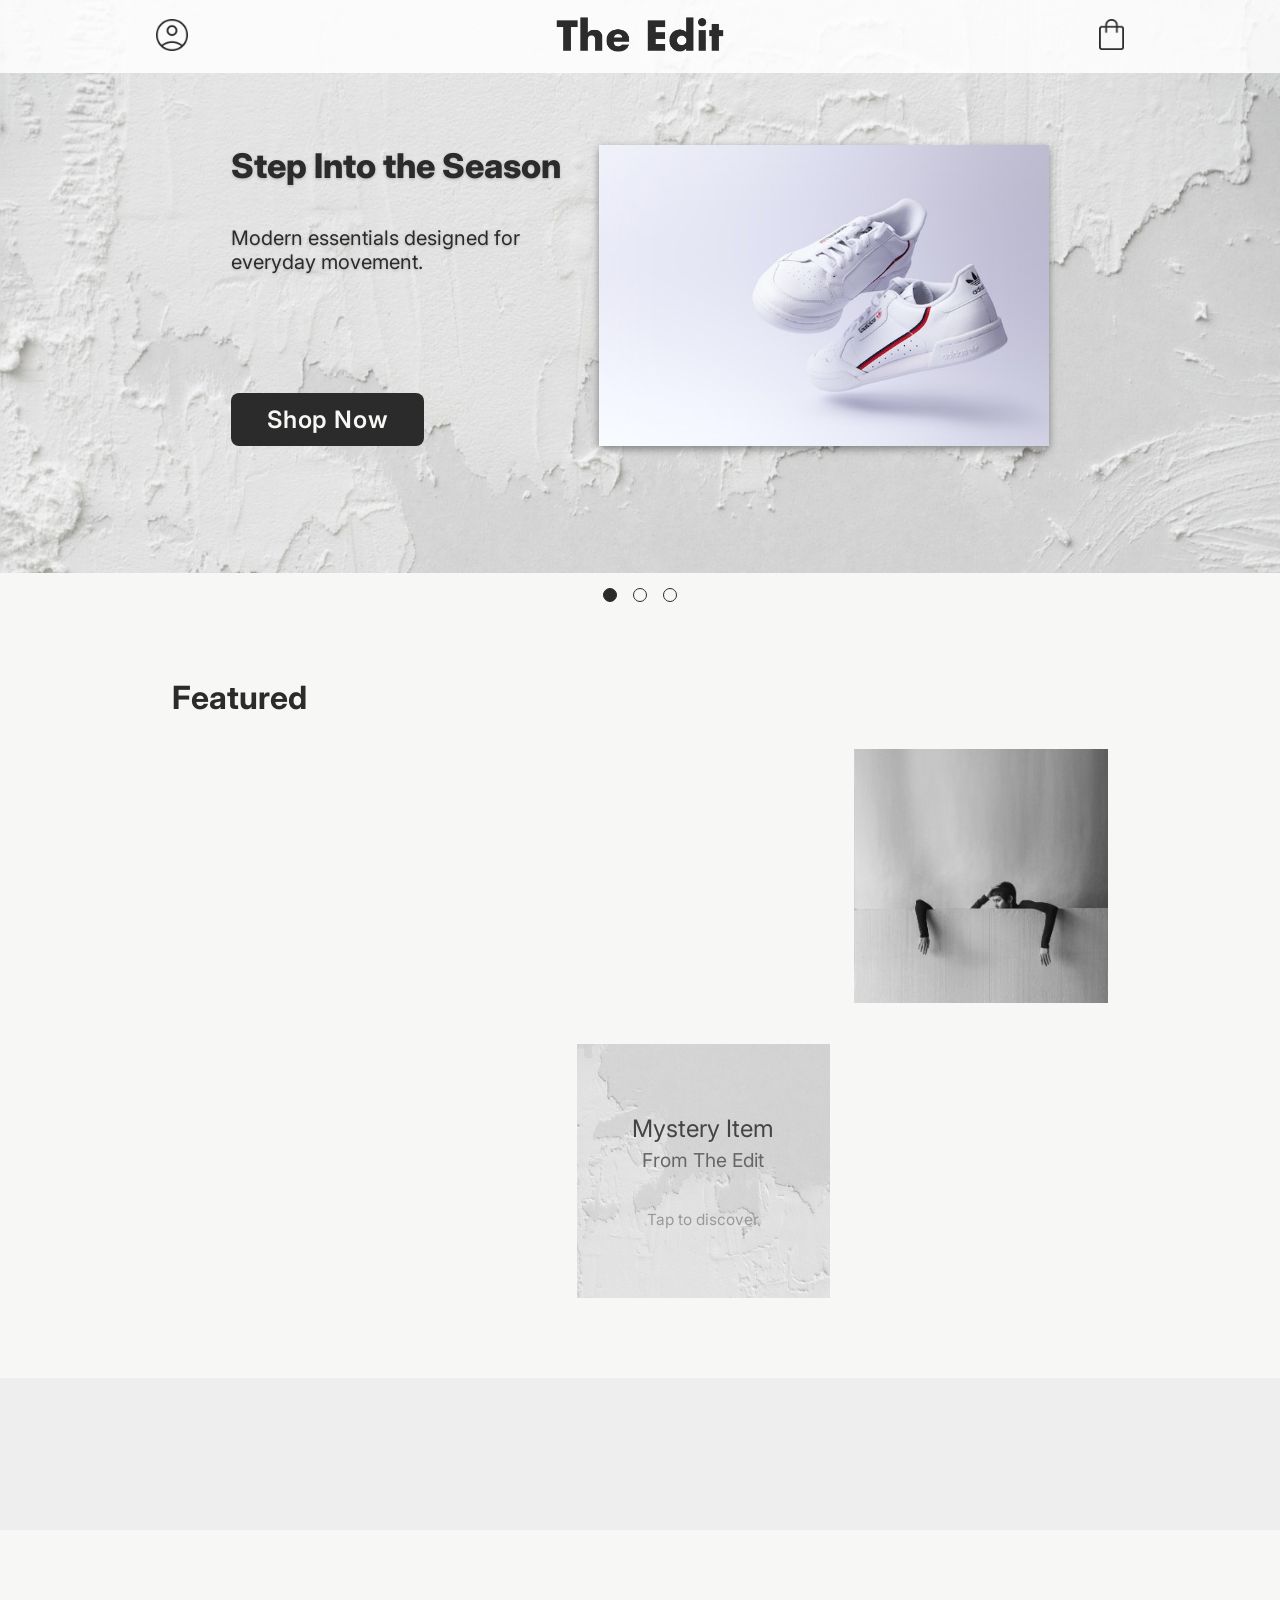
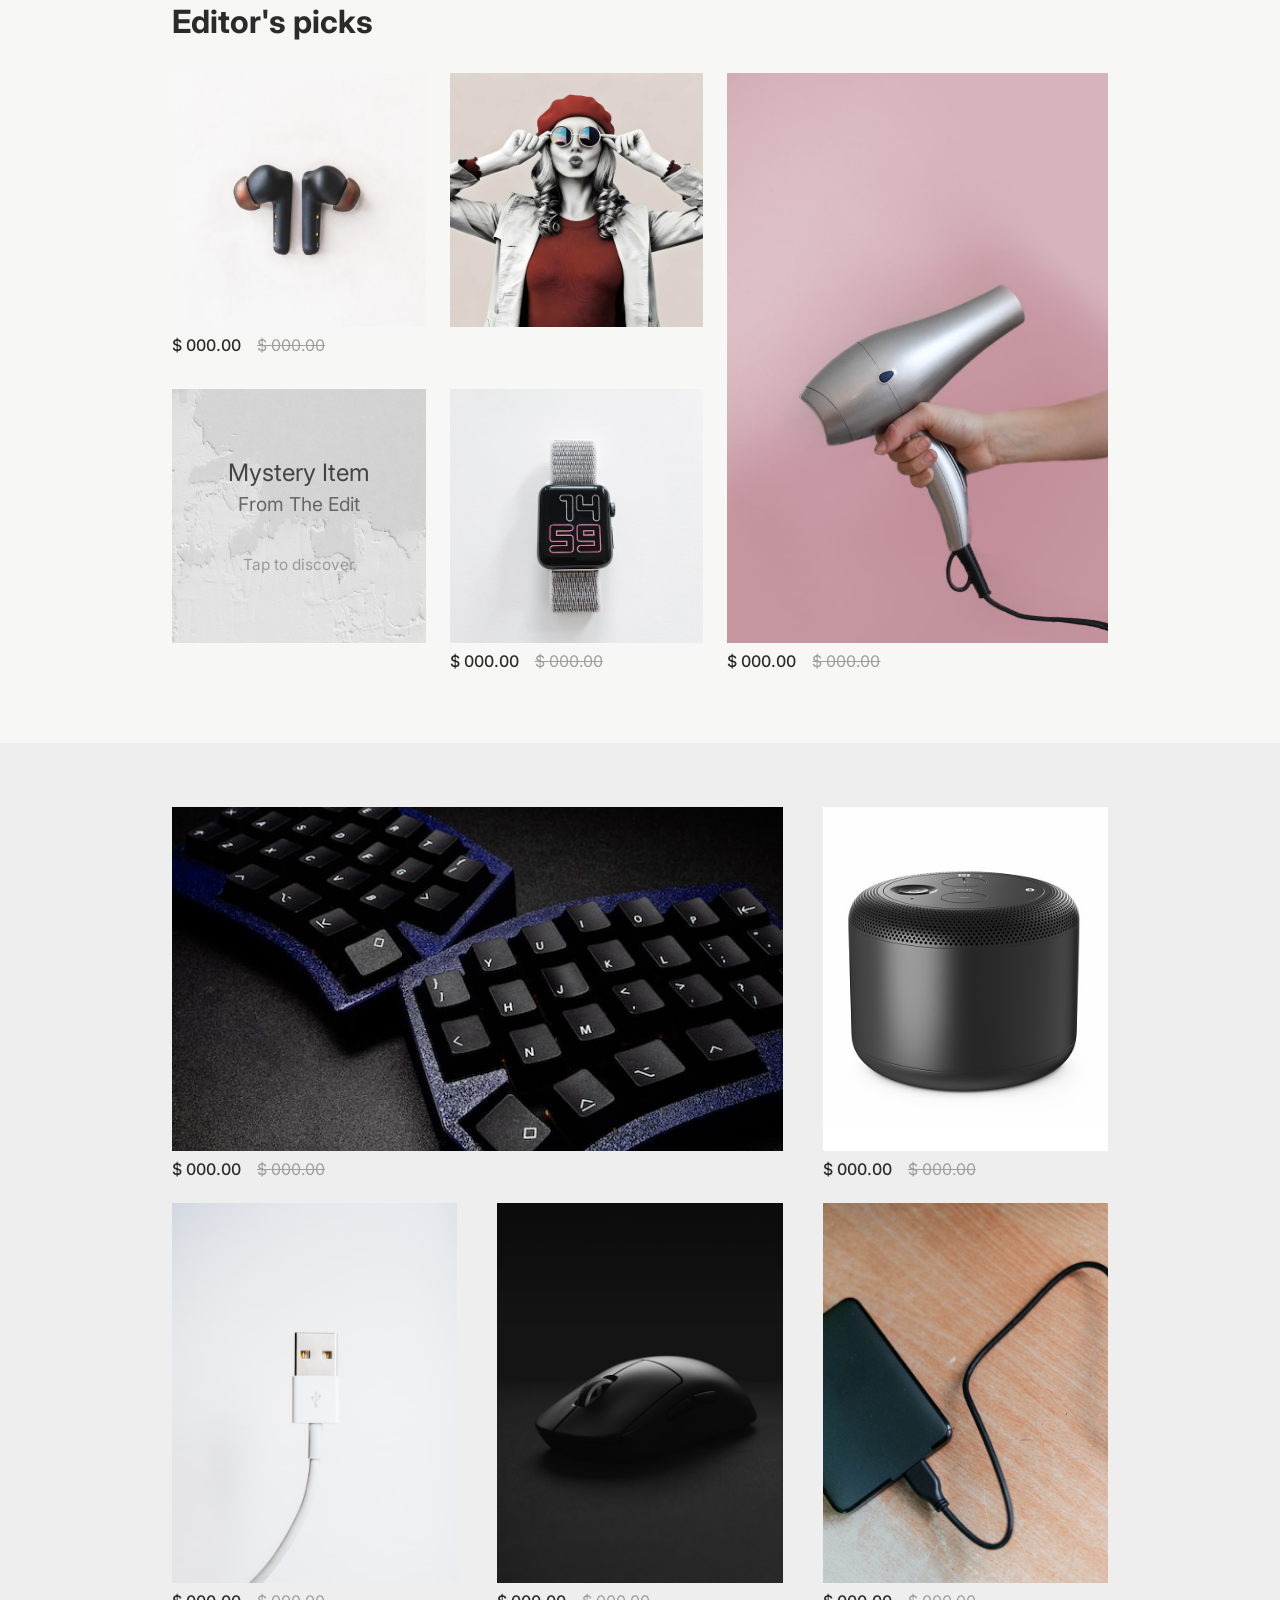
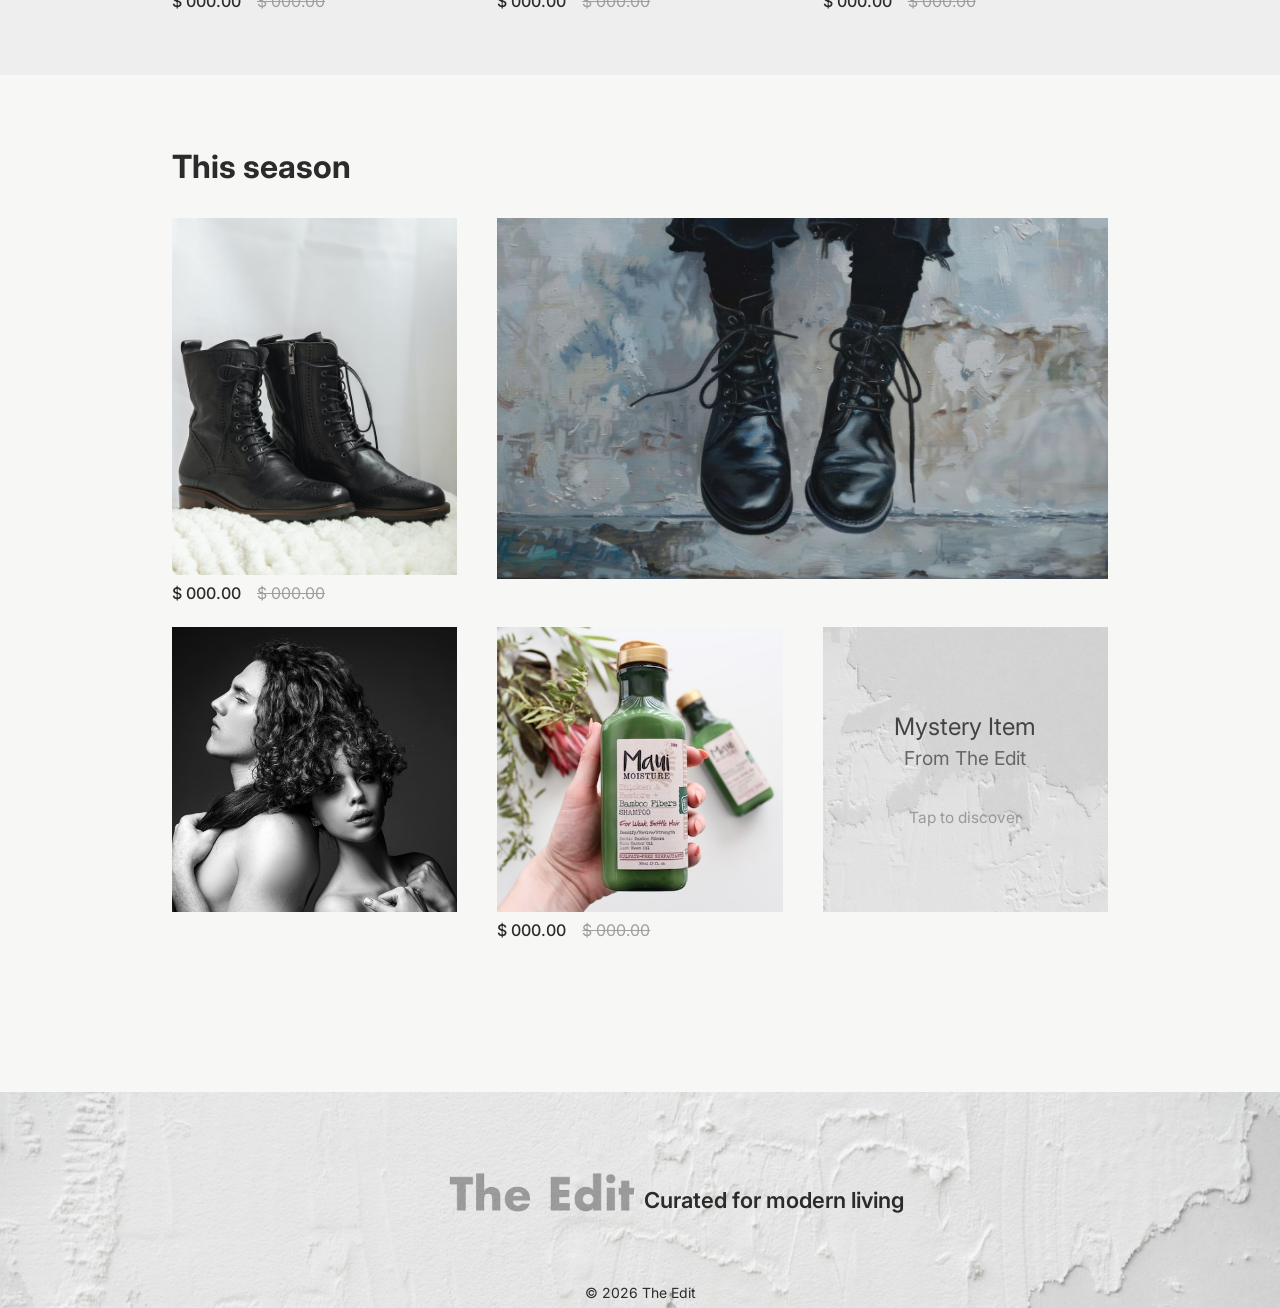
==== index.html @ 74ba97af "Added JS to second section" ====
<!DOCTYPE html>
<html lang="en">

<head>
    <meta charset="UTF-8">
    <meta name="viewport" content="width=device-width, initial-scale=1.0">
    <meta name="description"
        content="The Edit is a curated lifestyle store offering modern essentials across fashion, beauty, and technology.">
    <meta name="keywords" content="minimal design, fashion essentials, lifestyle products, everyday tech, beauty shop">
    <meta name="author" content="Urve Kriiva">
    <link rel="stylesheet" href="css/carousel.css">
    <link rel="stylesheet" href="css/catalog.css">
    <link rel="stylesheet" href="css/style.css">
    <link rel="stylesheet" href="css/media.css">
    <title>Home | The Edit</title>
</head>

<body>
    <header>
        <nav>
            <a href="account/login.html" class="login">
                <img src="assets/icons/login.png" alt="login">
            </a>
            <a href="index.html" class="logo">
                <img src="assets/images/logo.png" alt="The Edit">
            </a>
            <a href="cart/index.html" class="cart-img">
                <img src="assets/icons/cart.png" alt="">
            </a>
        </nav>
    </header>
    <main>
        <section class="hero">
            <div class="hero-slider" id="hero-slider"></div>
        </section>

        <section class="featured" data-section="featured">
            <div class="product-container">
                <h2>Featured</h2>
                <div class="products-grid">
                    <div class="card-large" data-slot="large">
                        <!-- <a href="product/index.html">
                            <img src="assets/testimages/8-perfume-pink-candy.jpg" alt="">
                        </a>
                        <div class="card-prices">
                            <span class="price">$ 000.00</span>
                            <span class="old-price">$ 000.00</span>
                        </div> -->
                    </div>
                    <div class="card card-small" data-slot="small-1">
                        <!-- <a href="product/index.html">
                            <img src="assets/testimages/2-shoes-pink.jpg" alt="">
                        </a>
                        <div class="card-prices">
                            <span class="price">$ 000.00</span>
                            <span class="old-price">$ 000.00</span>
                        </div> -->
                    </div>
                    <div class="card card-small card-decorative">
                        <img src="assets/images/futured-img.jpg" alt="">
                    </div>
                    <div class="card card-small card-mystery" data-slot="mystery">
                        <a href="product/index.html" class="card-media">
                            <img class="card-img" src="assets/images/mysterybox.jpg" alt="">
                            <img class="card-img card-img-hover" src="" alt="">
                            <div class="card-overlay">
                                <h3>Mystery Item</h3>
                                <p>From The Edit</p>
                                <span>Tap to discover</span>
                            </div>
                        </a>
                        <div class="card-prices">
                            <span class="price"></span>
                            <span class="old-price"></span>
                        </div>
                    </div>
                    <div class="card card-small" data-slot="small-2">
                        <!-- <a href="product/index.html">
                            <img src="assets/testimages/12-toy-car.jpg" alt="">
                        </a>
                        <div class="card-prices">
                            <span class="price">$ 000.00</span>
                            <span class="old-price">$ 000.00</span>
                        </div> -->
                    </div>
                </div>
            </div>
        </section>

        <section class="product-group" data-section="group">
            <div class="product-container">
                <div class="product-group-grid">
                    <div class="card card-small" data-slot="small-1">
                        <!-- <a href="product/index.html">
                            <img src="assets/testimages/6-glasses-gold.jpg" alt="">
                        </a>
                        <div class="card-prices">
                            <span class="price">$ 000.00</span>
                            <span class="old-price">$ 000.00</span>
                        </div> -->
                    </div>
                    <div class="card card-small" data-slot="small-2">
                        <!-- <a href="product/index.html">
                            <img src="assets/testimages/23-earrings-gold.jpg" alt="">
                        </a>
                        <div class="card-prices">
                            <span class="price">$ 000.00</span>
                            <span class="old-price">$ 000.00</span>
                        </div> -->
                    </div>
                    <div class="card card-large" data-slot="large">
                        <!-- <a href="product/index.html">
                            <img src="assets/testimages/3-headphones-beats.jpg" alt="">
                        </a>
                        <div class="card-prices">
                            <span class="price">$ 000.00</span>
                            <span class="old-price">$ 000.00</span>
                        </div> -->
                    </div>

                </div>
            </div>
        </section>

        <section class="editors-picks" data-section="editors">
            <div class="product-container">
                <h2>Editor's picks</h2>
                <div class="products-grid">
                    <div class="card card-small">
                        <a href="product/index.html">
                            <img src="assets/testimages/17-wireless-earbuds.jpg" alt="">
                        </a>
                        <div class="card-prices">
                            <span class="price">$ 000.00</span>
                            <span class="old-price">$ 000.00</span>
                        </div>
                    </div>
                    <div class="card card-small card-decorative">
                        <img src="assets/images/editors-picks-img.jpg" alt="">
                    </div>
                    <div class="card card-small card-mystery">
                        <a href="product/index.html" class="card-media">
                            <img class="card-img" src="assets/images/mysterybox.jpg" alt="">
                            <img class="card-img card-img-hover" src="assets/testimages/24-serum-vitamin-c.jpg" alt="">
                            <div class="card-overlay">
                                <h3>Mystery Item</h3>
                                <p>From The Edit</p>
                                <span>Tap to discover</span>
                            </div>
                        </a>
                        <div class="card-prices">
                            <span class="price">$ 000.00</span>
                            <span class="old-price">$ 000.00</span>
                        </div>
                    </div>
                    <div class="card card-small">
                        <a href="product/index.html">
                            <img src="assets/testimages/9-watch-black.jpg" alt="">
                        </a>
                        <div class="card-prices">
                            <span class="price">$ 000.00</span>
                            <span class="old-price">$ 000.00</span>
                        </div>
                    </div>
                    <div class="card-large">
                        <a href="product/index.html">
                            <img src="assets/testimages/10-hairdryer.jpg" alt="">
                        </a>
                        <div class="card-prices">
                            <span class="price">$ 000.00</span>
                            <span class="old-price">$ 000.00</span>
                        </div>
                    </div>
                </div>
            </div>
        </section>

        <section class="product-group-tech" data-section="tech">
            <div class="product-container">
                <div class="product-group-grid">
                    <div class="card card-wide">
                        <a href="product/index.html">
                            <img src="assets/testimages/21-wireless-keyboard.jpg" alt="">
                        </a>
                        <div class="card-prices">
                            <span class="price">$ 000.00</span>
                            <span class="old-price">$ 000.00</span>
                        </div>
                    </div>
                    <div class="card card-wide-small">
                        <a href="product/index.html">
                            <img src="assets/testimages/14-bluetooth-speaker.jpg" alt="">
                        </a>
                        <div class="card-prices">
                            <span class="price">$ 000.00</span>
                            <span class="old-price">$ 000.00</span>
                        </div>
                    </div>
                    <div class="card card-tall">
                        <a href="product/index.html">
                            <img src="assets/testimages/0-usb-plug.jpg" alt="">
                        </a>
                        <div class="card-prices">
                            <span class="price">$ 000.00</span>
                            <span class="old-price">$ 000.00</span>
                        </div>
                    </div>
                    <div class="card card-tall">
                        <a href="product/index.html">
                            <img src="assets/testimages/19-gaming-mouse.jpg" alt="">
                        </a>
                        <div class="card-prices">
                            <span class="price">$ 000.00</span>
                            <span class="old-price">$ 000.00</span>
                        </div>
                    </div>
                    <div class="card card-tall">
                        <a href="product/index.html">
                            <img src="assets/testimages/20-external-hard-drive.jpg" alt="">
                        </a>
                        <div class="card-prices">
                            <span class="price">$ 000.00</span>
                            <span class="old-price">$ 000.00</span>
                        </div>
                    </div>

                </div>
            </div>
        </section>

        <section class="this-season" data-section="season">
            <div class="product-container">
                <h2>This season</h2>
                <div class="product-group-grid">
                    <div class="card card-wide-small">
                        <a href="product/index.html">
                            <img src="assets/testimages/22-boots-black.jpg" alt="">
                        </a>
                        <div class="card-prices">
                            <span class="price">$ 000.00</span>
                            <span class="old-price">$ 000.00</span>
                        </div>
                    </div>
                    <div class="card-wide-image">
                        <img src="assets/images/this-season-image.jpg" alt="">
                    </div>
                    <div class="card card-small">
                        <img src="assets/images/this-season-image-2.jpg" alt="">
                    </div>
                    <div class="card card-small">
                        <a href="product/index.html">
                            <img src="assets/testimages/11-shampoo.jpg" alt="">
                        </a>
                        <div class="card-prices">
                            <span class="price">$ 000.00</span>
                            <span class="old-price">$ 000.00</span>
                        </div>
                    </div>
                    <div class="card card-small card-mystery">
                        <a href="product/index.html" class="card-media">
                            <img class="card-img" src="assets/images/mysterybox.jpg" alt="">
                            <img class="card-img card-img-hover" src="assets/testimages/1-perfume-white.jpg" alt="">
                            <div class="card-overlay">
                                <h3>Mystery Item</h3>
                                <p>From The Edit</p>
                                <span>Tap to discover</span>
                            </div>
                        </a>
                        <div class="card-prices">
                            <span class="price">$ 000.00</span>
                            <span class="old-price">$ 000.00</span>
                        </div>
                    </div>
                </div>
            </div>
        </section>


    </main>
    <footer>
        <div class="footer-content">
            <div class="footer-logo">
                <img src="assets/images/logo-footer.png" alt="The Edit">
            </div>
            <span class="slogan">
                <p>Curated for modern living</p>
            </span>
        </div>
        <div class="copyright">&copy; 2026 The Edit</div>
    </footer>
    <script type="module" src="main.js"></script>
</body>

</html>
---- css/carousel.css ----
.carousel {
    position: relative;
}

.slider {
    background-image: url("../assets/images/background.jpg");
    background-size: cover;
    position: relative;
    height: 500px;    
}

.slide {
    position: absolute;
    inset: 0;
    opacity: 0;
    visibility: hidden;
    transition: opacity 0.8s ease-in-out, visibility 0.8s ease-in-out;
}

.slide.selected {
    opacity: 1;
    visibility: visible;
}

.slide-content {    
    max-width: 850px;
    margin: 0 auto;
    padding: 4.5em 1em;
    display: grid;
    grid-template-columns: 1fr 1fr;
    gap: 2em;
    grid-template-areas: 
     "title img"
     "title img"
     "button img";
}

.slide-title {
    grid-area: title;
    font-size: 34px;
    font-weight: 800;
    text-shadow: 0 1px 3px rgb(43, 43, 43, 0.25);
}

.slide-description {
    margin-top: 2em;
    font-size: 20px;
    text-shadow: 0 1px 3px rgba(0,0,0,0.2);
}

.slide-button {
    grid-area: button;
}

.slide-media {
    grid-area: img;
    justify-self: end;
}

.slide-media img {
    display: block;
    max-width: 450px;
    box-shadow: 0px 3px 8px 0 rgba(43, 43, 43, 0.5);
}

.dot-container {
    margin-top: .8em;
    text-align: center;
}

.dot {
    height: 14px;
    width: 14px;
    background-color: none;
    border-radius: 50%;
    border: 1px solid var(--color-primary);
    display: inline-block;
    margin: 0 .5em;
    cursor: pointer;
    transition: background-color 0.6s ease;
}

.dot-selected {
    background-color: var(--color-primary);
}
---- css/catalog.css ----
.product-container h2 {
    margin-bottom: 1em;
    font-size: 2em;
}

.product-container {
    max-width: var(--max-width);
    margin: 0 auto;
    padding: 1em 2em;
}

.featured .product-container,
.editors-picks .product-container,
.this-season .product-container {
    margin-top: 3.5em;
    margin-bottom: 3.5em;
}

.product-group-tech .product-container,
.product-group .product-container {
    padding-top: 4em;
    padding-bottom: 4em;
}

.products-grid {
    display: grid;
    grid-template-columns: 1.2fr 0.8fr 0.8fr;
    grid-auto-rows: 1fr 1fr;
    column-gap: 1.5em;
    row-gap: 2.1em;
}

/*  product card  */


.card img,
.card a img {
    display: block;
    object-fit: cover;
    width: 100%;
}

.card-wide-image img,
.card-wide-small img,
.card-large img {
    display: block;
    width: 100%;
    height: 100%;
    object-fit: cover;
}

.card-large {
    grid-row: span 2;
}

.card-large,
.card-wide-image,
.product-group-tech .card-wide-small,
.product-group .card-large {
    display: grid;
    grid-template-rows: 1fr auto;
    gap: .5em;
}

.card-small img {
    aspect-ratio: 1 / 1;
}

.card {
    display: flex;
    flex-direction: column;
    gap: .5em;
}

.card-prices {
    font-size: 1em;
    display: flex;
    gap: 1em;
}

.price {
    font-weight: 500;
}

.old-price {
    color: var(--color-secondary);
    text-decoration: line-through;
}

/*  mystery card  */

.card-mystery .card-media {
    position: relative;
}

.card-img-hover {
    position: absolute;
    inset: 0;
    opacity: 0;
    transform: scale(1.02);
    transition: opacity 1s ease, transform 1s ease;
}

.card-overlay {
    position: absolute;
    inset: 0;
    display: grid;
    place-content: center;
    text-align: center;
    transition: opacity 1s ease;
}

.card-overlay h3 {
    color: var(--color-mystery-title);
    font-weight: 400;
    font-size: clamp(1.1em, 2.8vw, 1.5em);
    margin-bottom: 5px;
}

.card-overlay p {
    color: var(--color-mystery-subtitle);
    font-size: clamp(1em, 1.5vw, 1.25em);
    margin-bottom: 2em;
}

.card-overlay span {
    color: var(--color-mystery-hint);
    font-size: clamp(.9em, 1.2vw, 1em);
}

.card-mystery .card-prices {
    opacity: 0;
    transform: translate(10px);
    transition: opasity 0.5s ease, transform 0.5s ease;
}

.card-mystery:hover .card-img-hover {
    opacity: 1;
    transform: scale(1);
}

.card-mystery:hover .card-overlay {
    opacity: 0;
}

.card-mystery:hover .card-prices {
    opacity: 1;
    transform: translateY(0);
}

/*  product group  */

.product-group {
    background-color: var(--color-surface);
}

.product-group-grid {
    display: grid;
    grid-template-columns: 0.9fr 1.1fr;
    grid-auto-rows: 1fr 1fr;
    row-gap: 1.5em;
    column-gap: 2.5em;
}

.product-group .card-small img {
    aspect-ratio: 4 / 3;
}

.product-group .card-large {
    grid-column: 2;
    grid-row: 1 / span 2;
}

/*  editor's picks  */

.editors-picks .products-grid {
    display: grid;
    grid-template-columns: 0.8fr 0.8fr 1.2fr;
}

.editors-picks .card-large {
    grid-column: 3;
    grid-row: 1 / span 2;
}

/*  product group tech  */

.product-group-tech {
    background-color: var(--color-surface);
}

.product-group-tech .product-group-grid {
    display: grid;
    grid-template-columns: 1fr 1fr 1fr;
    grid-auto-rows: 1fr auto;
}

.card-wide {
    grid-column: 1 / span 2;
}

.card-wide img {
    aspect-ratio: 16 / 9;
}

.product-group-tech .card-tall img {
    grid-column: span 2;
    display: block;
    width: 100%;
    height: 100%;
    aspect-ratio: 9 / 12;
}

/*  this season  */

.this-season .product-group-grid {
    display: grid;
    grid-template-columns: 1fr 1fr 1fr;
    grid-template-rows: auto 1fr;
}

.card-wide-image {
    grid-column: 2 / span 2;
    padding-bottom: 1em;
}
---- css/style.css ----
/*  global syles ( header, footer, typography, buttons) */
@import url("https://fonts.googleapis.com/css2?family=Inter:ital,opsz,wght@0,14..32,100..900;1,14..32,100..900&display=swap");

:root {
    --font-main: "Inter", sans-serif;
    --color-primary: #2b2b2b;
    --color-secondary: #9e9e9e;
    --color-background: #f7f7f5;
    --color-surface: #eeeeee;
    --color-tags: #565555;
    --color-form-border: #cfd1d4;
    --color-input-border: #e8e8e8;
    --color-input-text: #bfbfbf;
    --color-radio-btn: #e8e8e8;
    --color-cart-action: #ccc7c6;
    --color-mystery-title: #444444;
    --color-mystery-subtitle: #666666;
    --color-mystery-hint: #999999;
    --max-width: 1000px;
}

*,
*::before,
*::after {
    box-sizing: border-box;
    margin: 0;
    padding: 0;
}

body {
    background-color: var(--color-background);
    font-family: var(--font-main);
    color: var(--color-primary);
    display: grid;
    grid-template-rows: auto 1fr auto;
    min-height: 100vh;
}

main {
    margin-bottom: 5em;
}

a {
    text-decoration: none;
}

.grid {
    display: grid;
}

.flex {
    display: flex;
}

header {
    background-image: linear-gradient(
        rgba(255, 255, 255, 0.85),
        rgba(255, 255, 255, 0.85)
    ), url("../assets/images/background.jpg");  
    background-size: cover;
    box-shadow: 0px 1px 4px rgba(43, 43, 43, 0.25); 
}

nav {
    max-width: var(--max-width);
    margin: 0 auto;
    padding: 1em;
    display: grid;
    grid-template-columns: 1fr auto 1fr;
    align-items: center;
}

.login {
    justify-self: start;
}

.login img {
    max-width: 32px;
}

.logo img {
    max-width: 170px;
}

.cart-img {
    justify-self: end;
}

.cart-img img {
    max-width: 25px;
}

/*   buttons/links   */

.cta-button {
    border: none;
    background-color: var(--color-primary);
    color: var(--color-background);
    font-size: 1.5em;
    font-weight: 600;
    letter-spacing: .8px;
    padding: .625em 0;
    border-radius: 8px;
}

.btn-primary {
    display: inline-block;
    padding: .5em 1.5em;
    text-wrap: nowrap;
}

.btn-link {
    text-align: center;
    text-wrap: nowrap;
}

.link-primary {
    color: var(--color-primary);
    font-weight: 600;
    position: relative;
    display: inline-block;
    transition: transform .2s ease;
    transform-origin: left;
}

.link-primary::before {
    content: "";
    position: absolute;
    width: 100%;
    height: 1px;
    background-color: var(--color-primary);
    bottom: 0;
    left: 0;
    transform-origin: right;
    transform: scaleX(0);
    transition: transform .4s ease-in-out;
}

.link-primary:hover {
    transform: scale(1.15);
}

.link-primary:hover::before {
    transform-origin: left;
    transform: scaleX(1);
}

/*   form   */

input::placeholder {
    color: var(--color-input-text);
}

/*  succsess page  */

.order-success-message {
    text-align: center;
    margin: 10em 0;
}

.thankyou-title,
.thankyou-message {
    text-transform: uppercase;
}

.thankyou-title {
    font-size: 36px;
    font-weight: 700;
    letter-spacing: .3px;
}

.thankyou-message {
    font-size: 24px;
    margin-bottom: 5em;
}

.success-message-link:hover::before {
    transform-origin: center;
}

/*   footer   */

footer {
    background-image: linear-gradient(
        rgba(255, 255, 255, 0.1),
        rgba(255, 255, 255, 0.1)
    ), url("../assets/images/background.jpg");  
    background-size: cover;
}

.footer-content {
    max-width: var(--max-width);
    padding: 5em 0 4em 0;
    margin: 0 auto;
    display: grid;
    gap: .5em;
    align-items: end;
    grid-template-columns: 1fr 1fr;
}

.footer-logo {
    justify-self: end;
}

.footer-logo img{
    display: block;
    max-width: 11.75em;
}

.slogan {
    color: var(--color-primary);
    font-size: 22px;
    font-weight: 600;
    justify-self: start;
}

.copyright {
    font-size: 14px;
    text-align: center;
    padding: .5em;
}
---- css/media.css ----
@media (max-width: 768px) {

    nav {
        padding: .8em 2em;
    }

    main {
        margin-bottom: 3em;
    }

    .slider {
        height: 570px;
    }

    .slide-content {
        grid-template-columns: 1fr;
        grid-template-areas:
            "title"
            "img"
            "button";
    }

    .slide-content {
        padding: 2.5em 2em;
        gap: 1em;
    }

    .slide-description {
        margin-top: 1em;
    }

    .slide-media {
        justify-self: start;
    }

    .slide-text {
        grid-area: title;
    }

    .slide-media {
        grid-area: img;
    }

    .slide-button {
        grid-area: button;
    }

    .dot {
        height: 10px;
        width: 10px;
        margin: 0 .3em;
    }

    /*  product page  */

    .product-layout {
        grid-template-columns: 1fr;
        grid-template-areas:
            "image"
            "details"
            "reviews";
    }

    .add-to-cart {
        margin-top: 3em;
    }

    /*  cart  */

    .cart-container {
        margin: 0 2em;
    }

    .cart {
        grid-template-columns: 1fr;
    }

    .cart-item {
        grid-template-columns: 100px 1fr 1fr;
        grid-template-areas:
            "image title price"
            "image gty delete";
        justify-items: center;
    }

    .cart-item-image {
        grid-area: image;
    }

    .cart-item-title {
        grid-area: title;
    }

    .item-price {
        grid-area: price;
    }

    .cart-controls {
        grid-area: gty;
    }

    .item-remove {
        grid-area: delete;
    }

    .cart-summary {
        justify-self: end;
    }

    /*  feed page  */

    .product-container {
        padding: 1em;
    }

    .products-grid,
    .product-group-grid {
        grid-template-columns: 1fr 1fr;
        grid-auto-rows: 1fr 1fr 1fr;
    }

    .this-season .product-group-grid,
    .product-group-tech .product-group-grid,
    .editors-picks .products-grid {
        display: grid;
        grid-template-columns: 1fr 1fr;
        grid-template-rows: 1fr 1fr 1fr;
    }

    .card-large img,
    .product-group .card-large img,
    .product-group .card-small img,
    .this-season .card-wide-small img,
    .product-group-tech .card-tall img,
    .editors-picks .card-large img {
        aspect-ratio: 1 / 1;
    }

    .editors-picks .card-decorative img,
    .featured .card-decorative img,
    .product-group .product-group-grid>.card:first-child img,
    .this-season .card-wide-image img,
    .card-wide img {
        aspect-ratio: 16 / 8;
    }

    .featured .card-decorative img {
        object-position: 100% 70%;
    }

    .editors-picks .card-decorative img {
        object-position: 100% 20%;
    }

    .featured .card-decorative {
        grid-row: 1;
        grid-column: 1 / span 2;
    }

    .product-group .card-large,
    .product-group-tech .card-wide-small {
        display: flex;
        flex-direction: column;
    }

    .featured .card-large {
        grid-column: 1;
        grid-row: 2;
    }

    .this-season .card-mystery,
    .editors-picks .card-large {
        grid-column: 2;
        grid-row: 2;
    }

    .card-large {
        grid-row: 1;
    }

    .product-group .card-large {
        grid-row: 2;
    }

    .product-group .product-group-grid>.card:first-child {
        grid-column: 1 / span 2;
    }

    .card-wide-image {
        grid-column: 1 / span 2;
        order: -1;
    }

    .editors-picks .card-decorative {
        grid-row: 1;
        grid-column: 1 / span 2;
    }

    /* footer */

    .footer-content {
        grid-template-columns: 1fr;
        padding: 3.5em 0 2.5em 0;
    }

    .footer-logo img {
        max-width: 8em;
    }

    .footer-logo,
    .slogan {
        justify-self: center;
    }

    .slogan {
        font-size: 16px;
    }

    .copyright {
        font-size: 12px;
    }
}






@media(max-width: 480px) {

    body {
        font-size: 14px;
    }

    .login img {
        max-width: 26px;
    }

    .logo img {
        max-width: 6.25em;
    }

    .cart-img img {
        max-width: 20px;
    }

    /* carousel */

    .slider {
        height: 500px;
    }

    .slide-title {
        font-size: 24px;
    }

    .slide-description {
        margin-top: .8em;
        font-size: 16px;
    }

    .slide-media img {
        max-width: 350px;
    }

    .add-to-cart {
        align-self: center;
    }

    form {
        padding: 0 1em;
    }

    .cart-summary {
        margin: 0 auto;
        padding: 2em 3em 3em;
    }

}
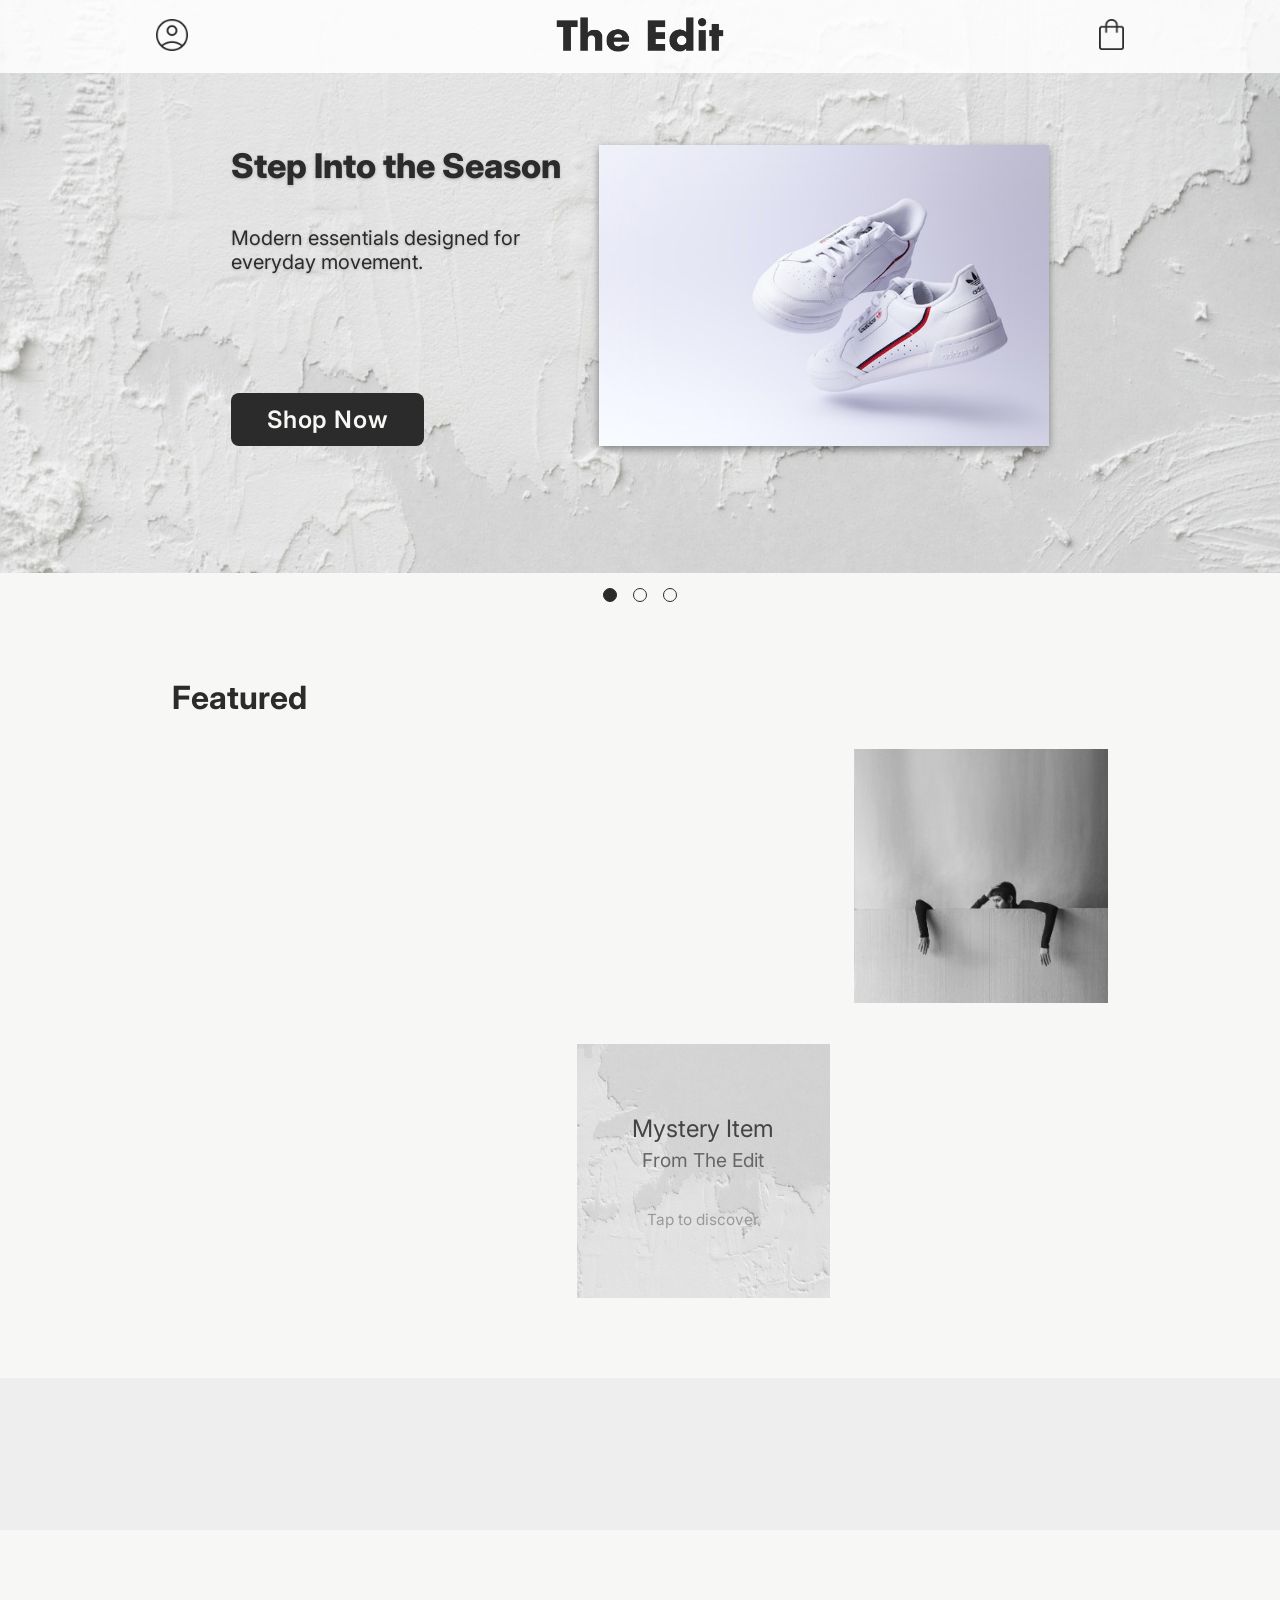
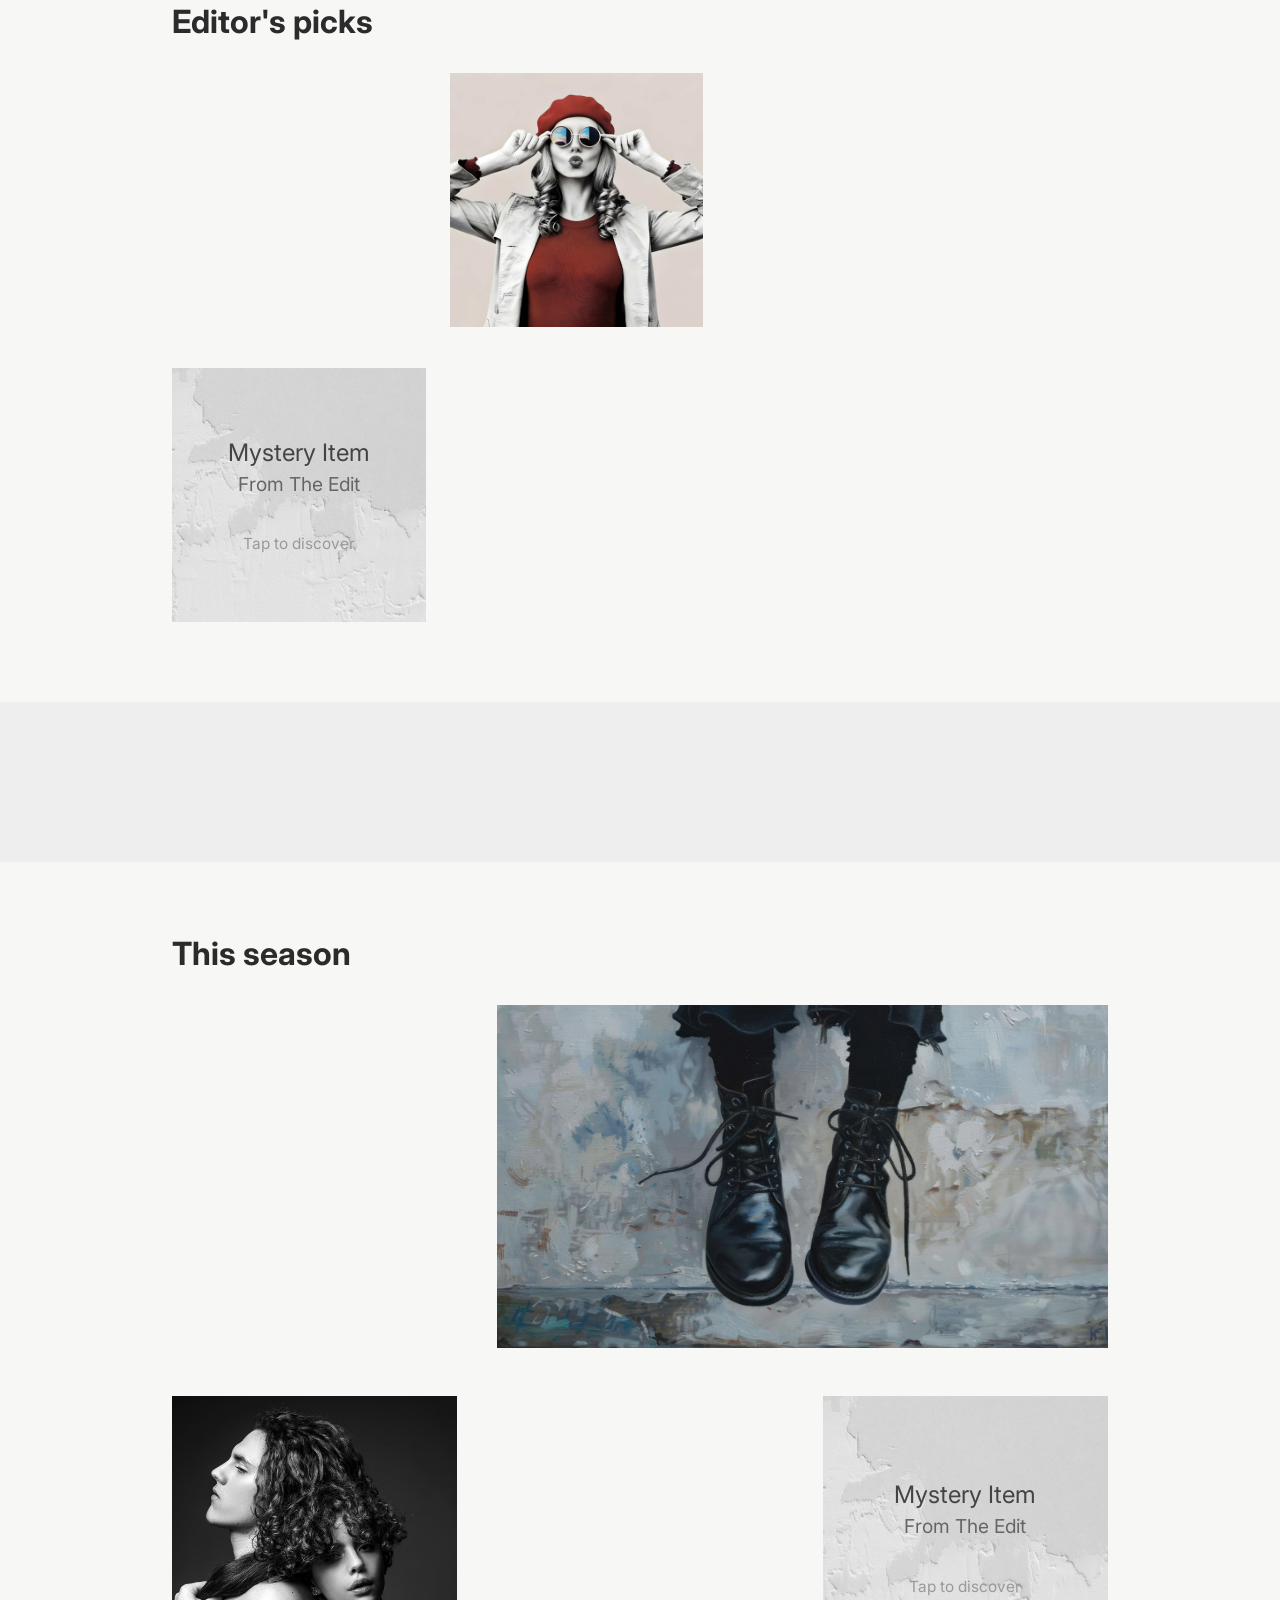
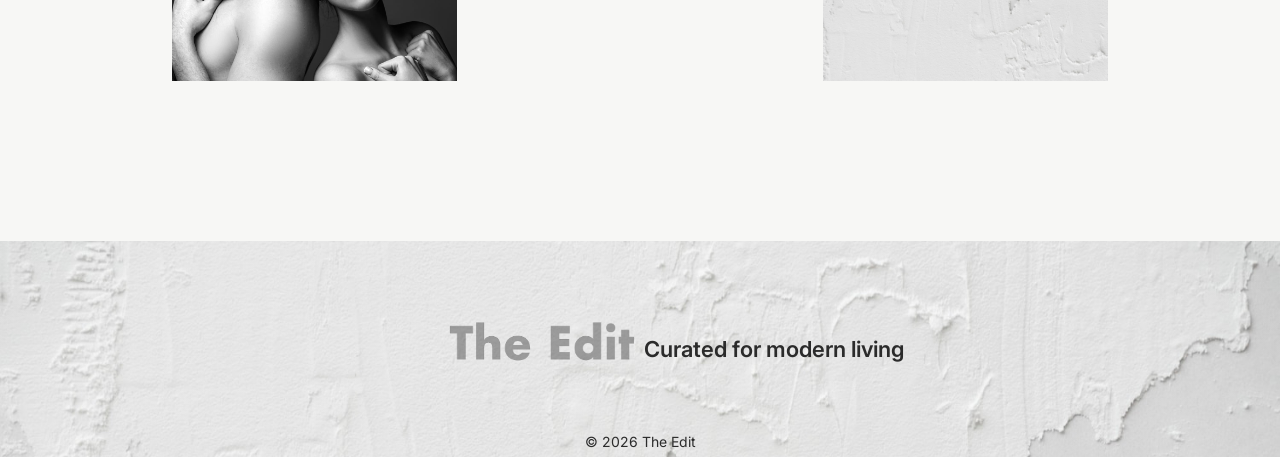
==== commit dac23ef5: "JS for rest of the products" ====
--- a/index.html
+++ b/index.html
@@ -126,22 +126,22 @@
             <div class="product-container">
                 <h2>Editor's picks</h2>
                 <div class="products-grid">
-                    <div class="card card-small">
-                        <a href="product/index.html">
+                    <div class="card card-small" data-slot="small-1">
+                        <!-- <a href="product/index.html">
                             <img src="assets/testimages/17-wireless-earbuds.jpg" alt="">
                         </a>
                         <div class="card-prices">
                             <span class="price">$ 000.00</span>
                             <span class="old-price">$ 000.00</span>
-                        </div>
+                        </div> -->
                     </div>
                     <div class="card card-small card-decorative">
                         <img src="assets/images/editors-picks-img.jpg" alt="">
                     </div>
-                    <div class="card card-small card-mystery">
+                    <div class="card card-small card-mystery" data-slot="mystery">
                         <a href="product/index.html" class="card-media">
                             <img class="card-img" src="assets/images/mysterybox.jpg" alt="">
-                            <img class="card-img card-img-hover" src="assets/testimages/24-serum-vitamin-c.jpg" alt="">
+                            <img class="card-img card-img-hover" src="" alt="">
                             <div class="card-overlay">
                                 <h3>Mystery Item</h3>
                                 <p>From The Edit</p>
@@ -149,27 +149,27 @@
                             </div>
                         </a>
                         <div class="card-prices">
-                            <span class="price">$ 000.00</span>
-                            <span class="old-price">$ 000.00</span>
+                            <span class="price"></span>
+                            <span class="old-price"></span>
                         </div>
                     </div>
-                    <div class="card card-small">
-                        <a href="product/index.html">
+                    <div class="card card-small" data-slot="small-2">
+                        <!-- <a href="product/index.html">
                             <img src="assets/testimages/9-watch-black.jpg" alt="">
                         </a>
                         <div class="card-prices">
                             <span class="price">$ 000.00</span>
                             <span class="old-price">$ 000.00</span>
-                        </div>
-                    </div>
-                    <div class="card-large">
-                        <a href="product/index.html">
+                        </div> -->
+                    </div>
+                    <div class="card-large" data-slot="large">
+                        <!-- <a href="product/index.html">
                             <img src="assets/testimages/10-hairdryer.jpg" alt="">
                         </a>
                         <div class="card-prices">
                             <span class="price">$ 000.00</span>
                             <span class="old-price">$ 000.00</span>
-                        </div>
+                        </div> -->
                     </div>
                 </div>
             </div>
@@ -178,50 +178,50 @@
         <section class="product-group-tech" data-section="tech">
             <div class="product-container">
                 <div class="product-group-grid">
-                    <div class="card card-wide">
-                        <a href="product/index.html">
+                    <div class="card card-wide" data-slot="wide">
+                        <!-- <a href="product/index.html">
                             <img src="assets/testimages/21-wireless-keyboard.jpg" alt="">
                         </a>
                         <div class="card-prices">
                             <span class="price">$ 000.00</span>
                             <span class="old-price">$ 000.00</span>
-                        </div>
-                    </div>
-                    <div class="card card-wide-small">
-                        <a href="product/index.html">
+                        </div> -->
+                    </div>
+                    <div class="card card-wide-small" data-slot="wide-small">
+                        <!-- <a href="product/index.html">
                             <img src="assets/testimages/14-bluetooth-speaker.jpg" alt="">
                         </a>
                         <div class="card-prices">
                             <span class="price">$ 000.00</span>
                             <span class="old-price">$ 000.00</span>
-                        </div>
-                    </div>
-                    <div class="card card-tall">
-                        <a href="product/index.html">
+                        </div> -->
+                    </div>
+                    <div class="card card-tall" data-slot="tall-1">
+                        <!-- <a href="product/index.html">
                             <img src="assets/testimages/0-usb-plug.jpg" alt="">
                         </a>
                         <div class="card-prices">
                             <span class="price">$ 000.00</span>
                             <span class="old-price">$ 000.00</span>
-                        </div>
-                    </div>
-                    <div class="card card-tall">
-                        <a href="product/index.html">
+                        </div> -->
+                    </div>
+                    <div class="card card-tall" data-slot="tall-2">
+                        <!-- <a href="product/index.html">
                             <img src="assets/testimages/19-gaming-mouse.jpg" alt="">
                         </a>
                         <div class="card-prices">
                             <span class="price">$ 000.00</span>
                             <span class="old-price">$ 000.00</span>
-                        </div>
-                    </div>
-                    <div class="card card-tall">
-                        <a href="product/index.html">
+                        </div> -->
+                    </div>
+                    <div class="card card-tall" data-slot="tall-3">
+                        <!-- <a href="product/index.html">
                             <img src="assets/testimages/20-external-hard-drive.jpg" alt="">
                         </a>
                         <div class="card-prices">
                             <span class="price">$ 000.00</span>
                             <span class="old-price">$ 000.00</span>
-                        </div>
+                        </div> -->
                     </div>
 
                 </div>
@@ -232,14 +232,14 @@
             <div class="product-container">
                 <h2>This season</h2>
                 <div class="product-group-grid">
-                    <div class="card card-wide-small">
-                        <a href="product/index.html">
+                    <div class="card card-wide-small" data-slot="wide-small">
+                        <!-- <a href="product/index.html">
                             <img src="assets/testimages/22-boots-black.jpg" alt="">
                         </a>
                         <div class="card-prices">
                             <span class="price">$ 000.00</span>
                             <span class="old-price">$ 000.00</span>
-                        </div>
+                        </div> -->
                     </div>
                     <div class="card-wide-image">
                         <img src="assets/images/this-season-image.jpg" alt="">
@@ -247,19 +247,19 @@
                     <div class="card card-small">
                         <img src="assets/images/this-season-image-2.jpg" alt="">
                     </div>
-                    <div class="card card-small">
-                        <a href="product/index.html">
+                    <div class="card card-small" data-slot="small">
+                        <!-- <a href="product/index.html">
                             <img src="assets/testimages/11-shampoo.jpg" alt="">
                         </a>
                         <div class="card-prices">
                             <span class="price">$ 000.00</span>
                             <span class="old-price">$ 000.00</span>
-                        </div>
-                    </div>
-                    <div class="card card-small card-mystery">
+                        </div> -->
+                    </div>
+                    <div class="card card-small card-mystery" data-slot="mystery">
                         <a href="product/index.html" class="card-media">
                             <img class="card-img" src="assets/images/mysterybox.jpg" alt="">
-                            <img class="card-img card-img-hover" src="assets/testimages/1-perfume-white.jpg" alt="">
+                            <img class="card-img card-img-hover" src="" alt="">
                             <div class="card-overlay">
                                 <h3>Mystery Item</h3>
                                 <p>From The Edit</p>
@@ -267,8 +267,8 @@
                             </div>
                         </a>
                         <div class="card-prices">
-                            <span class="price">$ 000.00</span>
-                            <span class="old-price">$ 000.00</span>
+                            <span class="price"></span>
+                            <span class="old-price"></span>
                         </div>
                     </div>
                 </div>
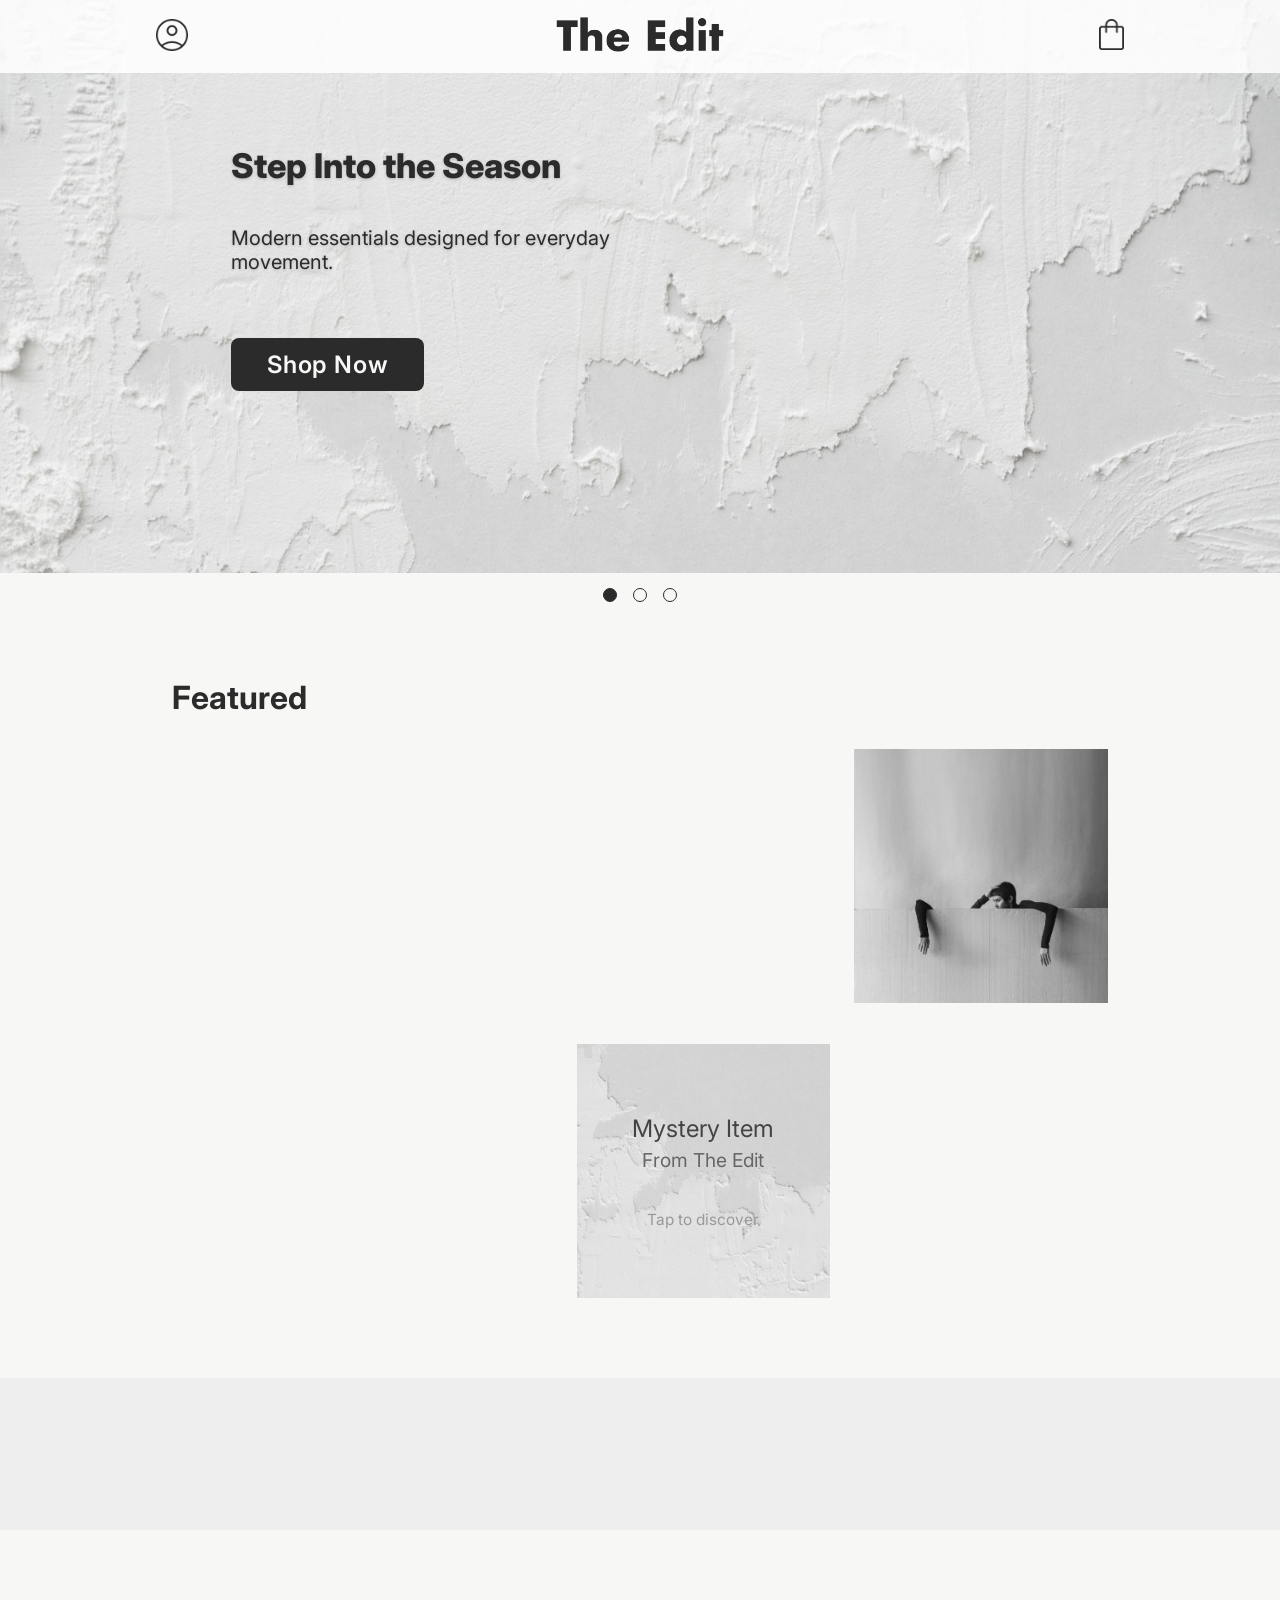
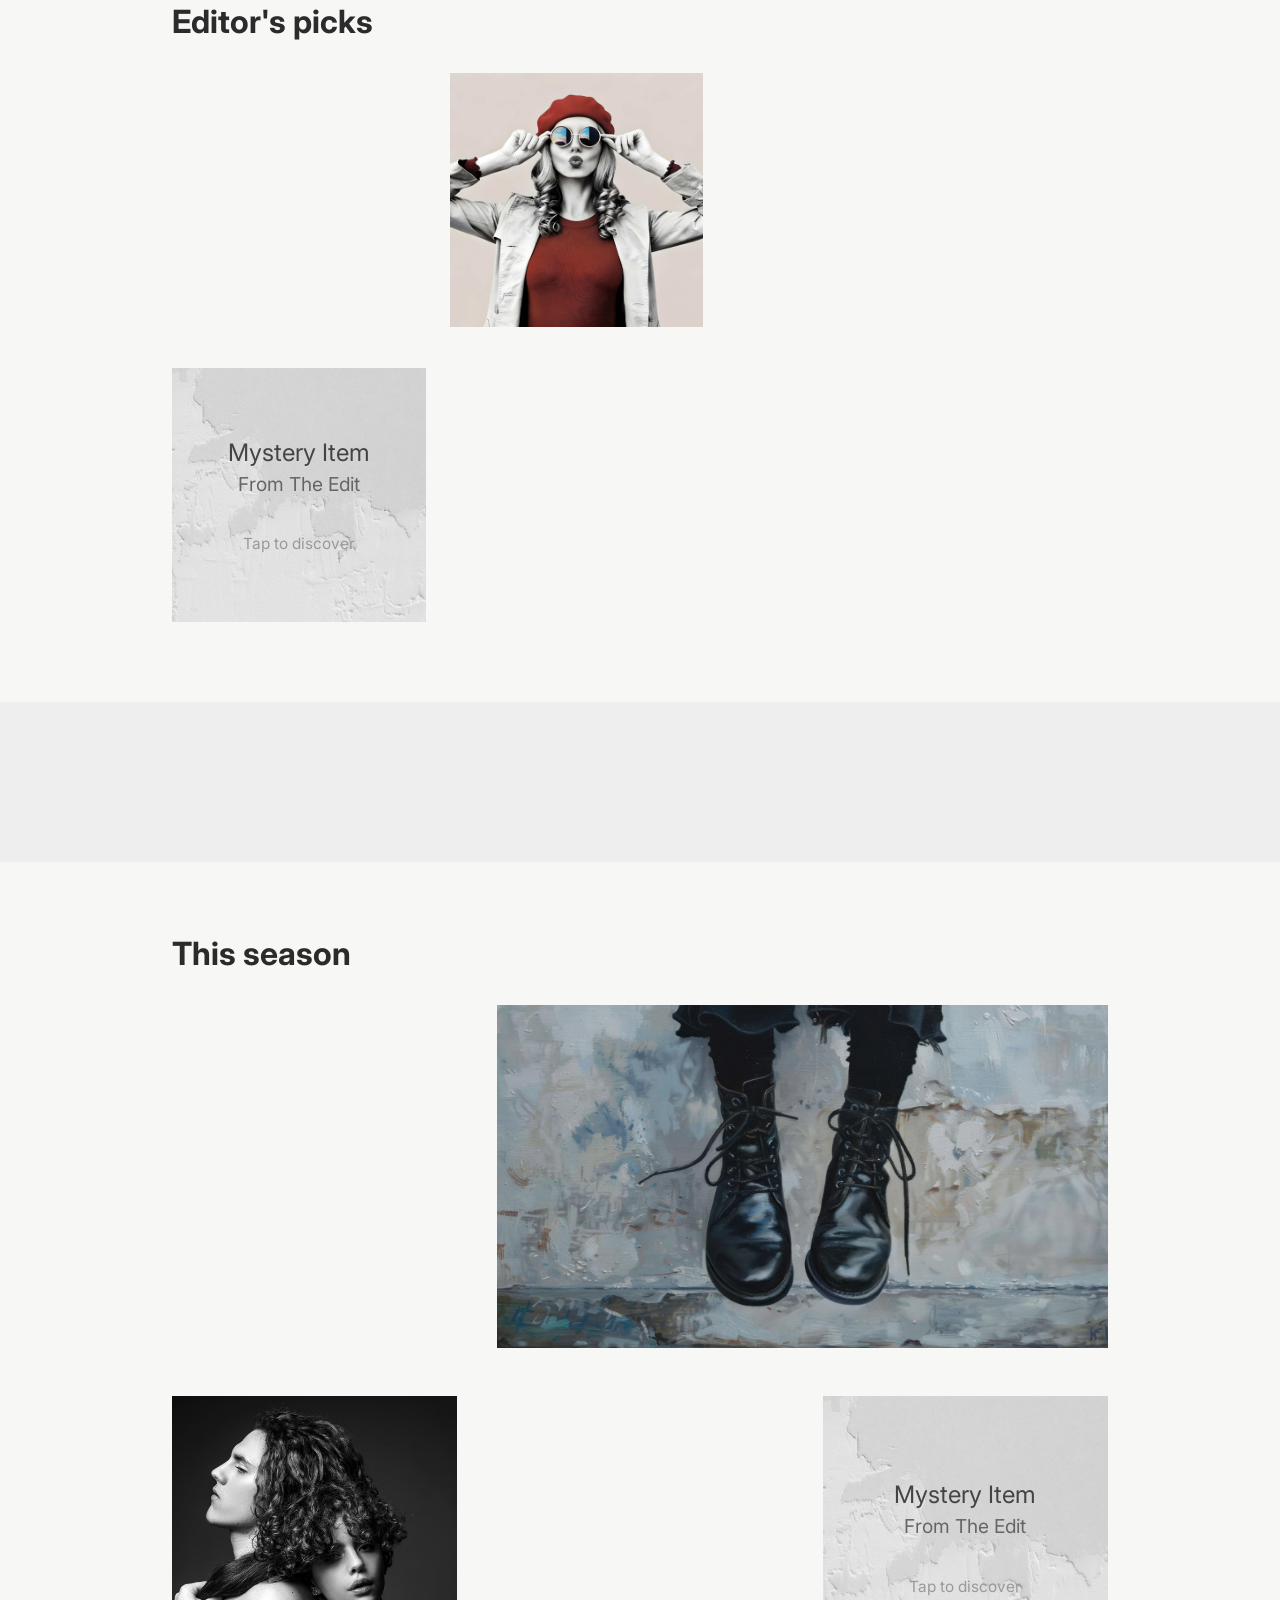
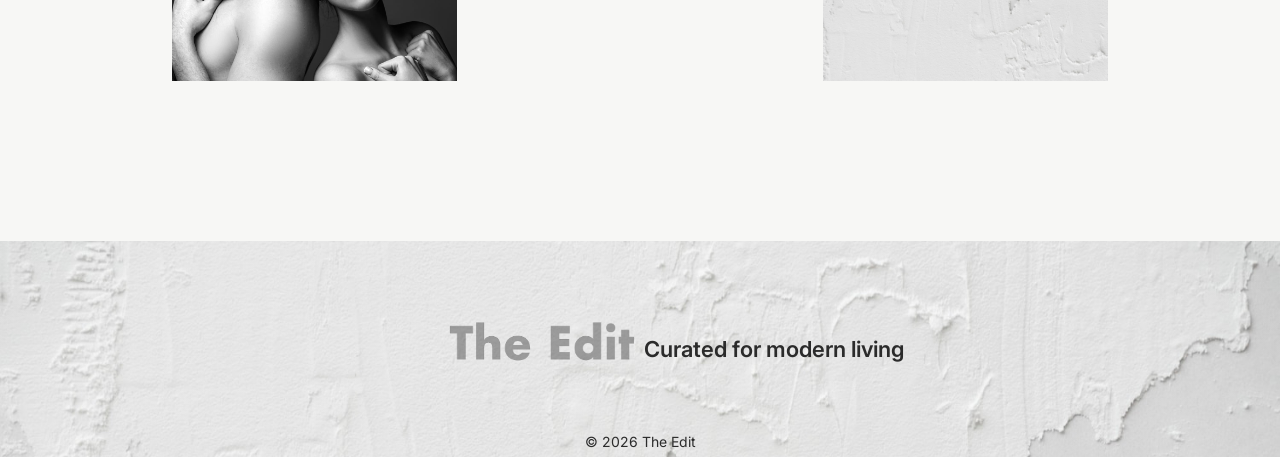
==== commit 8dd17a98: "Product page JS" ====
--- a/index.html
+++ b/index.html
@@ -38,24 +38,8 @@
             <div class="product-container">
                 <h2>Featured</h2>
                 <div class="products-grid">
-                    <div class="card-large" data-slot="large">
-                        <!-- <a href="product/index.html">
-                            <img src="assets/testimages/8-perfume-pink-candy.jpg" alt="">
-                        </a>
-                        <div class="card-prices">
-                            <span class="price">$ 000.00</span>
-                            <span class="old-price">$ 000.00</span>
-                        </div> -->
-                    </div>
-                    <div class="card card-small" data-slot="small-1">
-                        <!-- <a href="product/index.html">
-                            <img src="assets/testimages/2-shoes-pink.jpg" alt="">
-                        </a>
-                        <div class="card-prices">
-                            <span class="price">$ 000.00</span>
-                            <span class="old-price">$ 000.00</span>
-                        </div> -->
-                    </div>
+                    <div class="card-large" data-slot="large"></div>
+                    <div class="card card-small" data-slot="small-1"></div>
                     <div class="card card-small card-decorative">
                         <img src="assets/images/futured-img.jpg" alt="">
                     </div>
@@ -74,15 +58,7 @@
                             <span class="old-price"></span>
                         </div>
                     </div>
-                    <div class="card card-small" data-slot="small-2">
-                        <!-- <a href="product/index.html">
-                            <img src="assets/testimages/12-toy-car.jpg" alt="">
-                        </a>
-                        <div class="card-prices">
-                            <span class="price">$ 000.00</span>
-                            <span class="old-price">$ 000.00</span>
-                        </div> -->
-                    </div>
+                    <div class="card card-small" data-slot="small-2"></div>
                 </div>
             </div>
         </section>
@@ -90,34 +66,9 @@
         <section class="product-group" data-section="group">
             <div class="product-container">
                 <div class="product-group-grid">
-                    <div class="card card-small" data-slot="small-1">
-                        <!-- <a href="product/index.html">
-                            <img src="assets/testimages/6-glasses-gold.jpg" alt="">
-                        </a>
-                        <div class="card-prices">
-                            <span class="price">$ 000.00</span>
-                            <span class="old-price">$ 000.00</span>
-                        </div> -->
-                    </div>
-                    <div class="card card-small" data-slot="small-2">
-                        <!-- <a href="product/index.html">
-                            <img src="assets/testimages/23-earrings-gold.jpg" alt="">
-                        </a>
-                        <div class="card-prices">
-                            <span class="price">$ 000.00</span>
-                            <span class="old-price">$ 000.00</span>
-                        </div> -->
-                    </div>
-                    <div class="card card-large" data-slot="large">
-                        <!-- <a href="product/index.html">
-                            <img src="assets/testimages/3-headphones-beats.jpg" alt="">
-                        </a>
-                        <div class="card-prices">
-                            <span class="price">$ 000.00</span>
-                            <span class="old-price">$ 000.00</span>
-                        </div> -->
-                    </div>
-
+                    <div class="card card-small" data-slot="small-1"></div>
+                    <div class="card card-small" data-slot="small-2"></div>
+                    <div class="card card-large" data-slot="large"></div>
                 </div>
             </div>
         </section>
@@ -126,15 +77,7 @@
             <div class="product-container">
                 <h2>Editor's picks</h2>
                 <div class="products-grid">
-                    <div class="card card-small" data-slot="small-1">
-                        <!-- <a href="product/index.html">
-                            <img src="assets/testimages/17-wireless-earbuds.jpg" alt="">
-                        </a>
-                        <div class="card-prices">
-                            <span class="price">$ 000.00</span>
-                            <span class="old-price">$ 000.00</span>
-                        </div> -->
-                    </div>
+                    <div class="card card-small" data-slot="small-1"></div>
                     <div class="card card-small card-decorative">
                         <img src="assets/images/editors-picks-img.jpg" alt="">
                     </div>
@@ -153,24 +96,8 @@
                             <span class="old-price"></span>
                         </div>
                     </div>
-                    <div class="card card-small" data-slot="small-2">
-                        <!-- <a href="product/index.html">
-                            <img src="assets/testimages/9-watch-black.jpg" alt="">
-                        </a>
-                        <div class="card-prices">
-                            <span class="price">$ 000.00</span>
-                            <span class="old-price">$ 000.00</span>
-                        </div> -->
-                    </div>
-                    <div class="card-large" data-slot="large">
-                        <!-- <a href="product/index.html">
-                            <img src="assets/testimages/10-hairdryer.jpg" alt="">
-                        </a>
-                        <div class="card-prices">
-                            <span class="price">$ 000.00</span>
-                            <span class="old-price">$ 000.00</span>
-                        </div> -->
-                    </div>
+                    <div class="card card-small" data-slot="small-2"></div>
+                    <div class="card-large" data-slot="large"></div>
                 </div>
             </div>
         </section>
@@ -178,52 +105,11 @@
         <section class="product-group-tech" data-section="tech">
             <div class="product-container">
                 <div class="product-group-grid">
-                    <div class="card card-wide" data-slot="wide">
-                        <!-- <a href="product/index.html">
-                            <img src="assets/testimages/21-wireless-keyboard.jpg" alt="">
-                        </a>
-                        <div class="card-prices">
-                            <span class="price">$ 000.00</span>
-                            <span class="old-price">$ 000.00</span>
-                        </div> -->
-                    </div>
-                    <div class="card card-wide-small" data-slot="wide-small">
-                        <!-- <a href="product/index.html">
-                            <img src="assets/testimages/14-bluetooth-speaker.jpg" alt="">
-                        </a>
-                        <div class="card-prices">
-                            <span class="price">$ 000.00</span>
-                            <span class="old-price">$ 000.00</span>
-                        </div> -->
-                    </div>
-                    <div class="card card-tall" data-slot="tall-1">
-                        <!-- <a href="product/index.html">
-                            <img src="assets/testimages/0-usb-plug.jpg" alt="">
-                        </a>
-                        <div class="card-prices">
-                            <span class="price">$ 000.00</span>
-                            <span class="old-price">$ 000.00</span>
-                        </div> -->
-                    </div>
-                    <div class="card card-tall" data-slot="tall-2">
-                        <!-- <a href="product/index.html">
-                            <img src="assets/testimages/19-gaming-mouse.jpg" alt="">
-                        </a>
-                        <div class="card-prices">
-                            <span class="price">$ 000.00</span>
-                            <span class="old-price">$ 000.00</span>
-                        </div> -->
-                    </div>
-                    <div class="card card-tall" data-slot="tall-3">
-                        <!-- <a href="product/index.html">
-                            <img src="assets/testimages/20-external-hard-drive.jpg" alt="">
-                        </a>
-                        <div class="card-prices">
-                            <span class="price">$ 000.00</span>
-                            <span class="old-price">$ 000.00</span>
-                        </div> -->
-                    </div>
-
+                    <div class="card card-wide" data-slot="wide"></div>
+                    <div class="card card-wide-small" data-slot="wide-small"></div>
+                    <div class="card card-tall" data-slot="tall-1"></div>
+                    <div class="card card-tall" data-slot="tall-2"></div>
+                    <div class="card card-tall" data-slot="tall-3"></div>
                 </div>
             </div>
         </section>
@@ -232,30 +118,14 @@
             <div class="product-container">
                 <h2>This season</h2>
                 <div class="product-group-grid">
-                    <div class="card card-wide-small" data-slot="wide-small">
-                        <!-- <a href="product/index.html">
-                            <img src="assets/testimages/22-boots-black.jpg" alt="">
-                        </a>
-                        <div class="card-prices">
-                            <span class="price">$ 000.00</span>
-                            <span class="old-price">$ 000.00</span>
-                        </div> -->
-                    </div>
+                    <div class="card card-wide-small" data-slot="wide-small"></div>
                     <div class="card-wide-image">
                         <img src="assets/images/this-season-image.jpg" alt="">
                     </div>
                     <div class="card card-small">
                         <img src="assets/images/this-season-image-2.jpg" alt="">
                     </div>
-                    <div class="card card-small" data-slot="small">
-                        <!-- <a href="product/index.html">
-                            <img src="assets/testimages/11-shampoo.jpg" alt="">
-                        </a>
-                        <div class="card-prices">
-                            <span class="price">$ 000.00</span>
-                            <span class="old-price">$ 000.00</span>
-                        </div> -->
-                    </div>
+                    <div class="card card-small" data-slot="small"></div>
                     <div class="card card-small card-mystery" data-slot="mystery">
                         <a href="product/index.html" class="card-media">
                             <img class="card-img" src="assets/images/mysterybox.jpg" alt="">
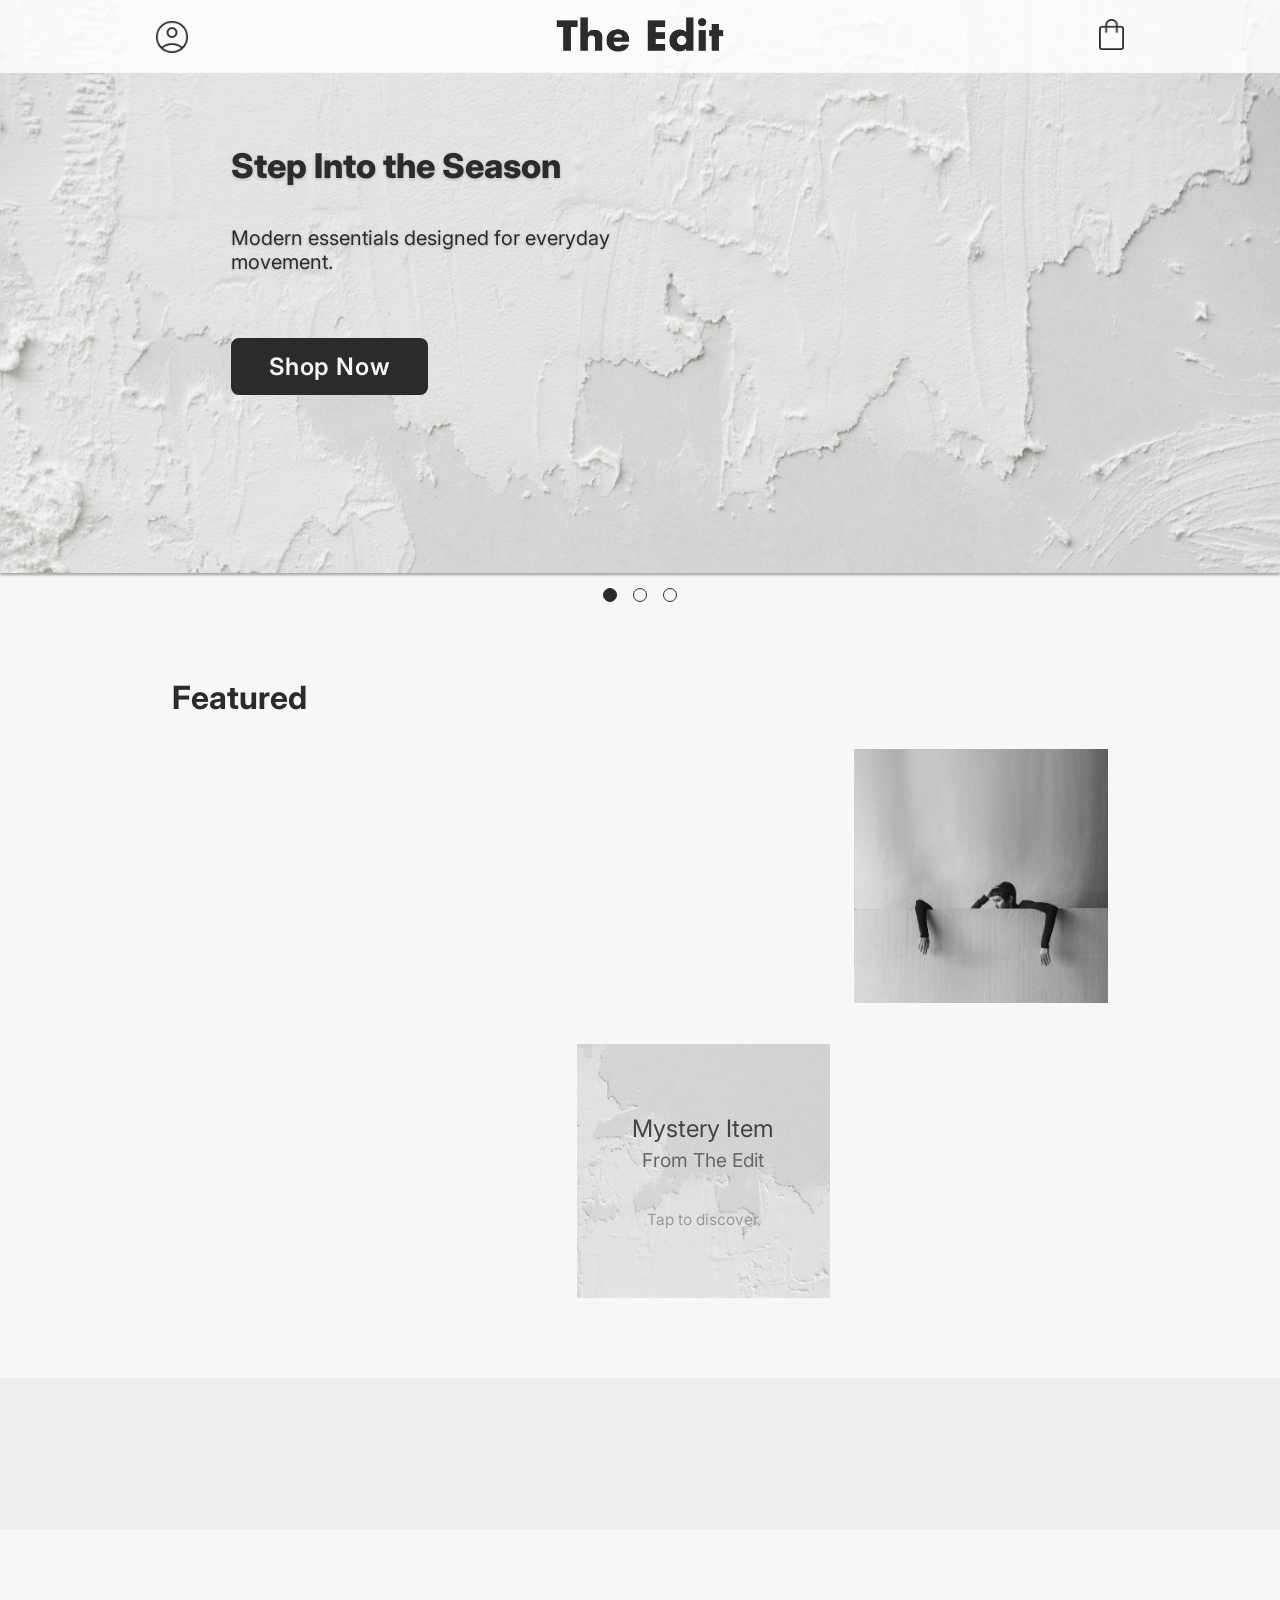
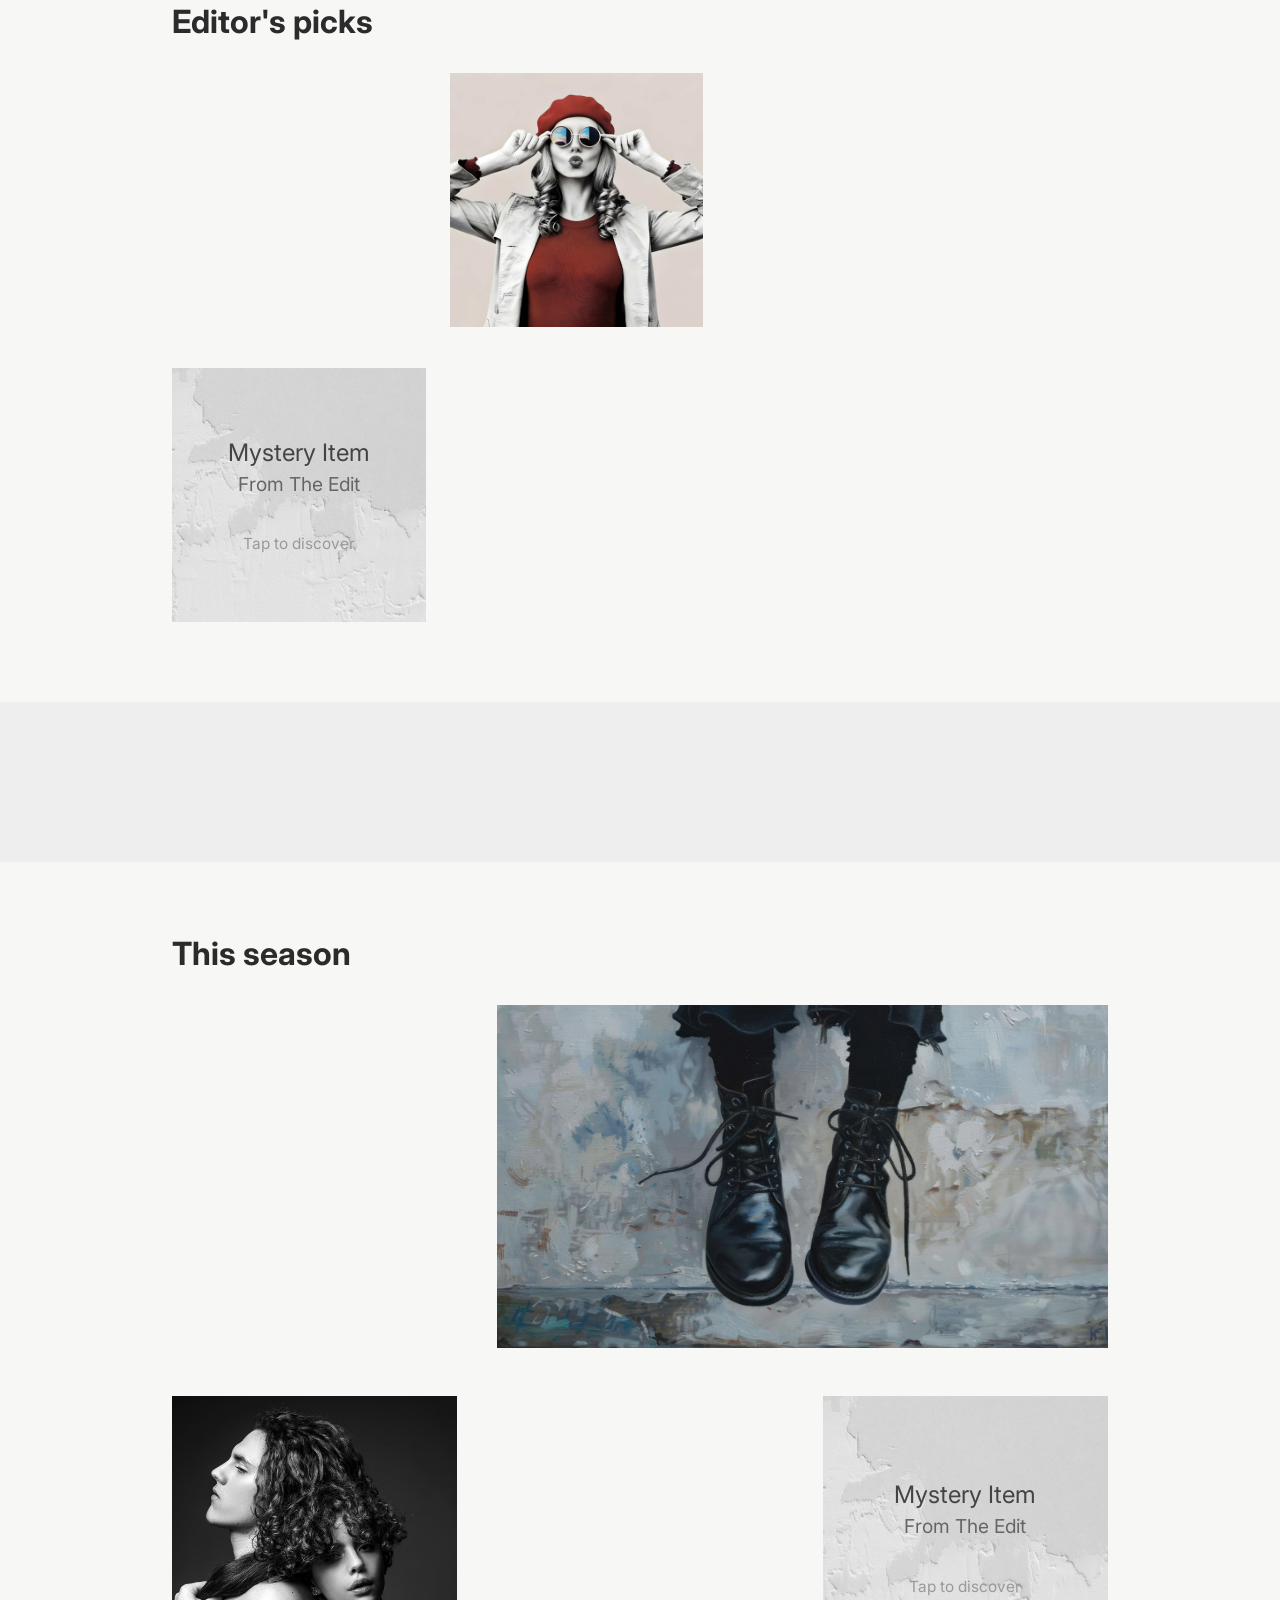
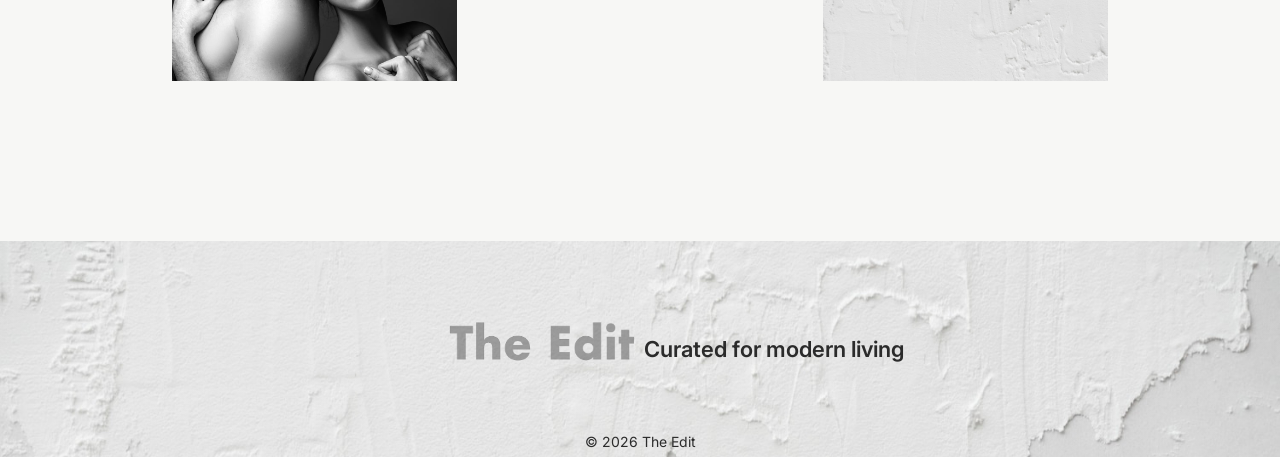
==== commit aae33e55: "Hover on images" ====
--- a/index.html
+++ b/index.html
@@ -19,13 +19,17 @@
     <header>
         <nav>
             <a href="account/login.html" class="login">
-                <img src="assets/icons/login.png" alt="login">
+                <div class="login-container">
+                    <img src="assets/icons/login.png" alt="login">
+                    <span class="login-txt">Login</span>
+                </div>
             </a>
             <a href="index.html" class="logo">
                 <img src="assets/images/logo.png" alt="The Edit">
             </a>
             <a href="cart/index.html" class="cart-img">
                 <img src="assets/icons/cart.png" alt="">
+                <span id="cart-count" class="badge" hidden></span>
             </a>
         </nav>
     </header>
@@ -38,8 +42,8 @@
             <div class="product-container">
                 <h2>Featured</h2>
                 <div class="products-grid">
-                    <div class="card-large" data-slot="large"></div>
-                    <div class="card card-small" data-slot="small-1"></div>
+                    <div class="card-large hover-dark" data-slot="large"></div>
+                    <div class="card card-small hover-dark" data-slot="small-1"></div>
                     <div class="card card-small card-decorative">
                         <img src="assets/images/futured-img.jpg" alt="">
                     </div>
@@ -58,7 +62,7 @@
                             <span class="old-price"></span>
                         </div>
                     </div>
-                    <div class="card card-small" data-slot="small-2"></div>
+                    <div class="card card-small hover-dark" data-slot="small-2"></div>
                 </div>
             </div>
         </section>
@@ -66,9 +70,9 @@
         <section class="product-group" data-section="group">
             <div class="product-container">
                 <div class="product-group-grid">
-                    <div class="card card-small" data-slot="small-1"></div>
-                    <div class="card card-small" data-slot="small-2"></div>
-                    <div class="card card-large" data-slot="large"></div>
+                    <div class="card card-small hover-dark" data-slot="small-1"></div>
+                    <div class="card card-small hover-dark" data-slot="small-2"></div>
+                    <div class="card card-large hover-dark" data-slot="large"></div>
                 </div>
             </div>
         </section>
@@ -77,7 +81,7 @@
             <div class="product-container">
                 <h2>Editor's picks</h2>
                 <div class="products-grid">
-                    <div class="card card-small" data-slot="small-1"></div>
+                    <div class="card card-small hover-dark" data-slot="small-1"></div>
                     <div class="card card-small card-decorative">
                         <img src="assets/images/editors-picks-img.jpg" alt="">
                     </div>
@@ -96,8 +100,8 @@
                             <span class="old-price"></span>
                         </div>
                     </div>
-                    <div class="card card-small" data-slot="small-2"></div>
-                    <div class="card-large" data-slot="large"></div>
+                    <div class="card card-small hover-dark" data-slot="small-2"></div>
+                    <div class="card-large hover-dark" data-slot="large"></div>
                 </div>
             </div>
         </section>
@@ -105,11 +109,11 @@
         <section class="product-group-tech" data-section="tech">
             <div class="product-container">
                 <div class="product-group-grid">
-                    <div class="card card-wide" data-slot="wide"></div>
-                    <div class="card card-wide-small" data-slot="wide-small"></div>
-                    <div class="card card-tall" data-slot="tall-1"></div>
-                    <div class="card card-tall" data-slot="tall-2"></div>
-                    <div class="card card-tall" data-slot="tall-3"></div>
+                    <div class="card card-wide hover-light" data-slot="wide"></div>
+                    <div class="card card-wide-small hover-dark" data-slot="wide-small"></div>
+                    <div class="card card-tall hover-dark" data-slot="tall-1"></div>
+                    <div class="card card-tall hover-light" data-slot="tall-2"></div>
+                    <div class="card card-tall hover-dark" data-slot="tall-3"></div>
                 </div>
             </div>
         </section>
@@ -118,14 +122,14 @@
             <div class="product-container">
                 <h2>This season</h2>
                 <div class="product-group-grid">
-                    <div class="card card-wide-small" data-slot="wide-small"></div>
+                    <div class="card card-wide-small hover-dark" data-slot="wide-small"></div>
                     <div class="card-wide-image">
                         <img src="assets/images/this-season-image.jpg" alt="">
                     </div>
                     <div class="card card-small">
                         <img src="assets/images/this-season-image-2.jpg" alt="">
                     </div>
-                    <div class="card card-small" data-slot="small"></div>
+                    <div class="card card-small hover-dark" data-slot="small"></div>
                     <div class="card card-small card-mystery" data-slot="mystery">
                         <a href="product/index.html" class="card-media">
                             <img class="card-img" src="assets/images/mysterybox.jpg" alt="">
--- a/css/carousel.css
+++ b/css/carousel.css
@@ -15,6 +15,7 @@
     opacity: 0;
     visibility: hidden;
     transition: opacity 0.8s ease-in-out, visibility 0.8s ease-in-out;
+    box-shadow: 0px 2px 3px var(--color-secondary);
 }
 
 .slide.selected {
--- a/css/catalog.css
+++ b/css/catalog.css
@@ -31,6 +31,25 @@
 }
 
 /*  product card  */
+
+
+.hover-dark img {
+    transition: filter 0.4s ease-in-out;
+
+}
+
+.hover-dark:hover img {
+    filter: brightness(0.9);
+}
+
+.hover-light img {
+    transition: filter 0.4s ease-in-out;
+
+}
+
+.hover-light:hover img {
+    filter: brightness(1.3);
+}
 
 
 .card img,
--- a/css/style.css
+++ b/css/style.css
@@ -36,6 +36,8 @@
     min-height: 100vh;
 }
 
+
+
 main {
     margin-bottom: 5em;
 }
@@ -68,6 +70,7 @@
     display: grid;
     grid-template-columns: 1fr auto 1fr;
     align-items: center;
+    
 }
 
 .login {
@@ -76,14 +79,67 @@
 
 .login img {
     max-width: 32px;
-}
-
+    display: block;
+    opacity: 1;
+    transform: scale(1);
+}
+
+.login-container {
+    position: relative;
+}
+
+.login-txt {
+    position: absolute;
+    top: 15%;
+    opacity: 0;
+    transform: scale(0.9);
+    font-size: 1.2em;
+    font-weight: 700;
+    color: var(--color-primary);
+}
+
+.login img,
+.login-txt {
+    transition: opacity 0.6s ease, transform 0.3s ease;
+}
+
+.login-container:hover img {
+    opacity: 0;
+    transform: scale(0.9);
+}
+
+.login-container:hover span {
+    opacity: 1;
+    transform: scale(1);
+}
+
+
+  
 .logo img {
     max-width: 170px;
 }
 
+.badge {
+    position: absolute;
+    top: 14px;
+    right: 18px;
+    min-width: 18px;
+    height: 18px;
+    padding: 0 5px;
+    background: var(--color-primary);
+    color: var(--color-background);
+    border-radius: 50px;
+    font: 700 12px/18px system-ui;
+    text-align: center;
+}
+
+.badge[hidden] {
+    display: none;
+}
+
 .cart-img {
     justify-self: end;
+    position: relative;
 }
 
 .cart-img img {
@@ -93,7 +149,7 @@
 /*   buttons/links   */
 
 .cta-button {
-    border: none;
+    border: 2px solid var(--color-primary);
     background-color: var(--color-primary);
     color: var(--color-background);
     font-size: 1.5em;
@@ -112,6 +168,21 @@
 .btn-link {
     text-align: center;
     text-wrap: nowrap;
+}
+
+.cta-button,
+.btn-link,
+.btn-primary {
+    transition: all 0.5s ease;
+}
+
+.cta-button:hover,
+.btn-primary:hover,
+.btn-link:hover {
+    color: var(--color-primary);
+    border: 2px solid var(--color-primary);
+    background-color: transparent;
+   
 }
 
 .link-primary {
--- a/css/media.css
+++ b/css/media.css
@@ -33,12 +33,12 @@
         justify-self: start;
     }
 
+    .slide-media img {
+        object-position: 90% 100%;
+    }
+
     .slide-text {
         grid-area: title;
-    }
-
-    .slide-media {
-        grid-area: img;
     }
 
     .slide-button {
@@ -178,6 +178,16 @@
         grid-row: 1;
     }
 
+    .featured .card-large,
+    .editors-picks .card-large {
+        display: block;
+    }
+
+    .featured .card-large img,
+    .editors-picks .card-large img {
+        margin-bottom: .5em;
+    }
+
     .product-group .card-large {
         grid-row: 2;
     }
@@ -244,6 +254,11 @@
         max-width: 20px;
     }
 
+    .badge {
+        top: 12px;
+        right: 14px;
+    }
+
     /* carousel */
 
     .slider {
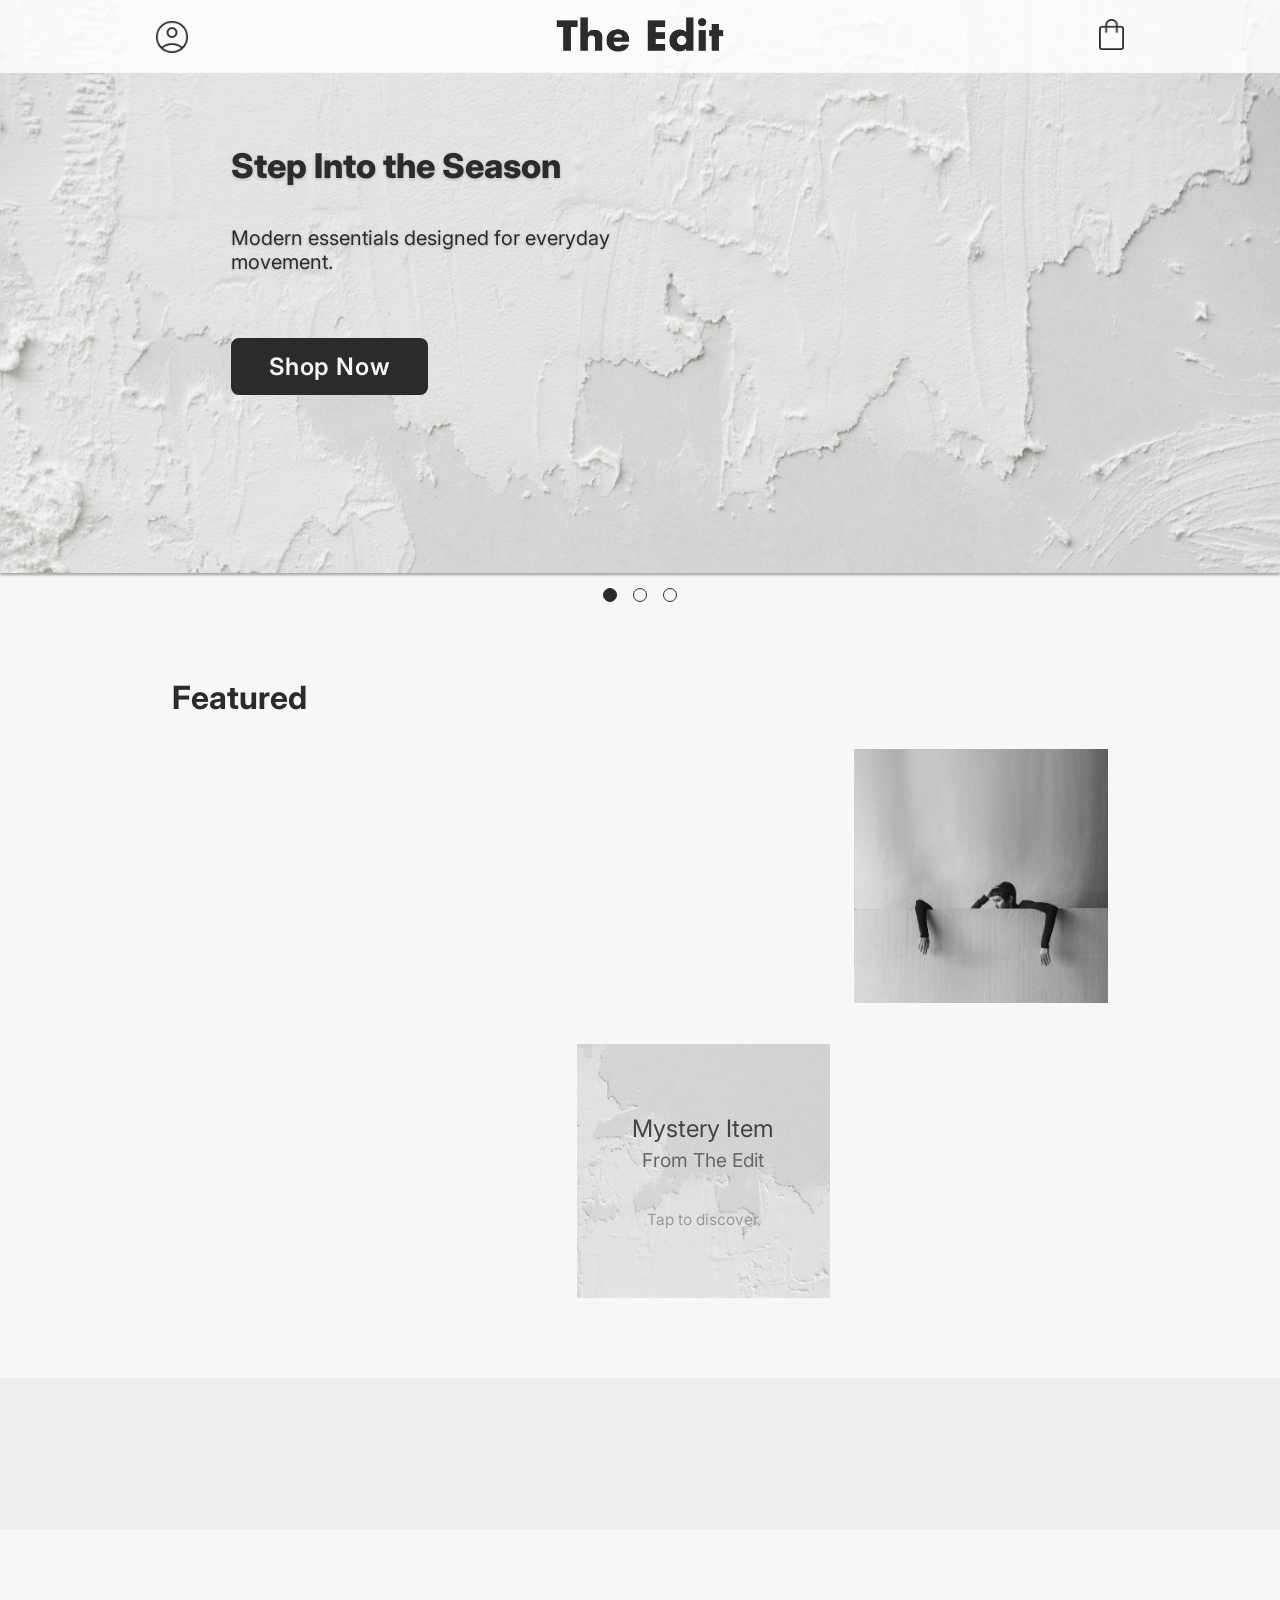
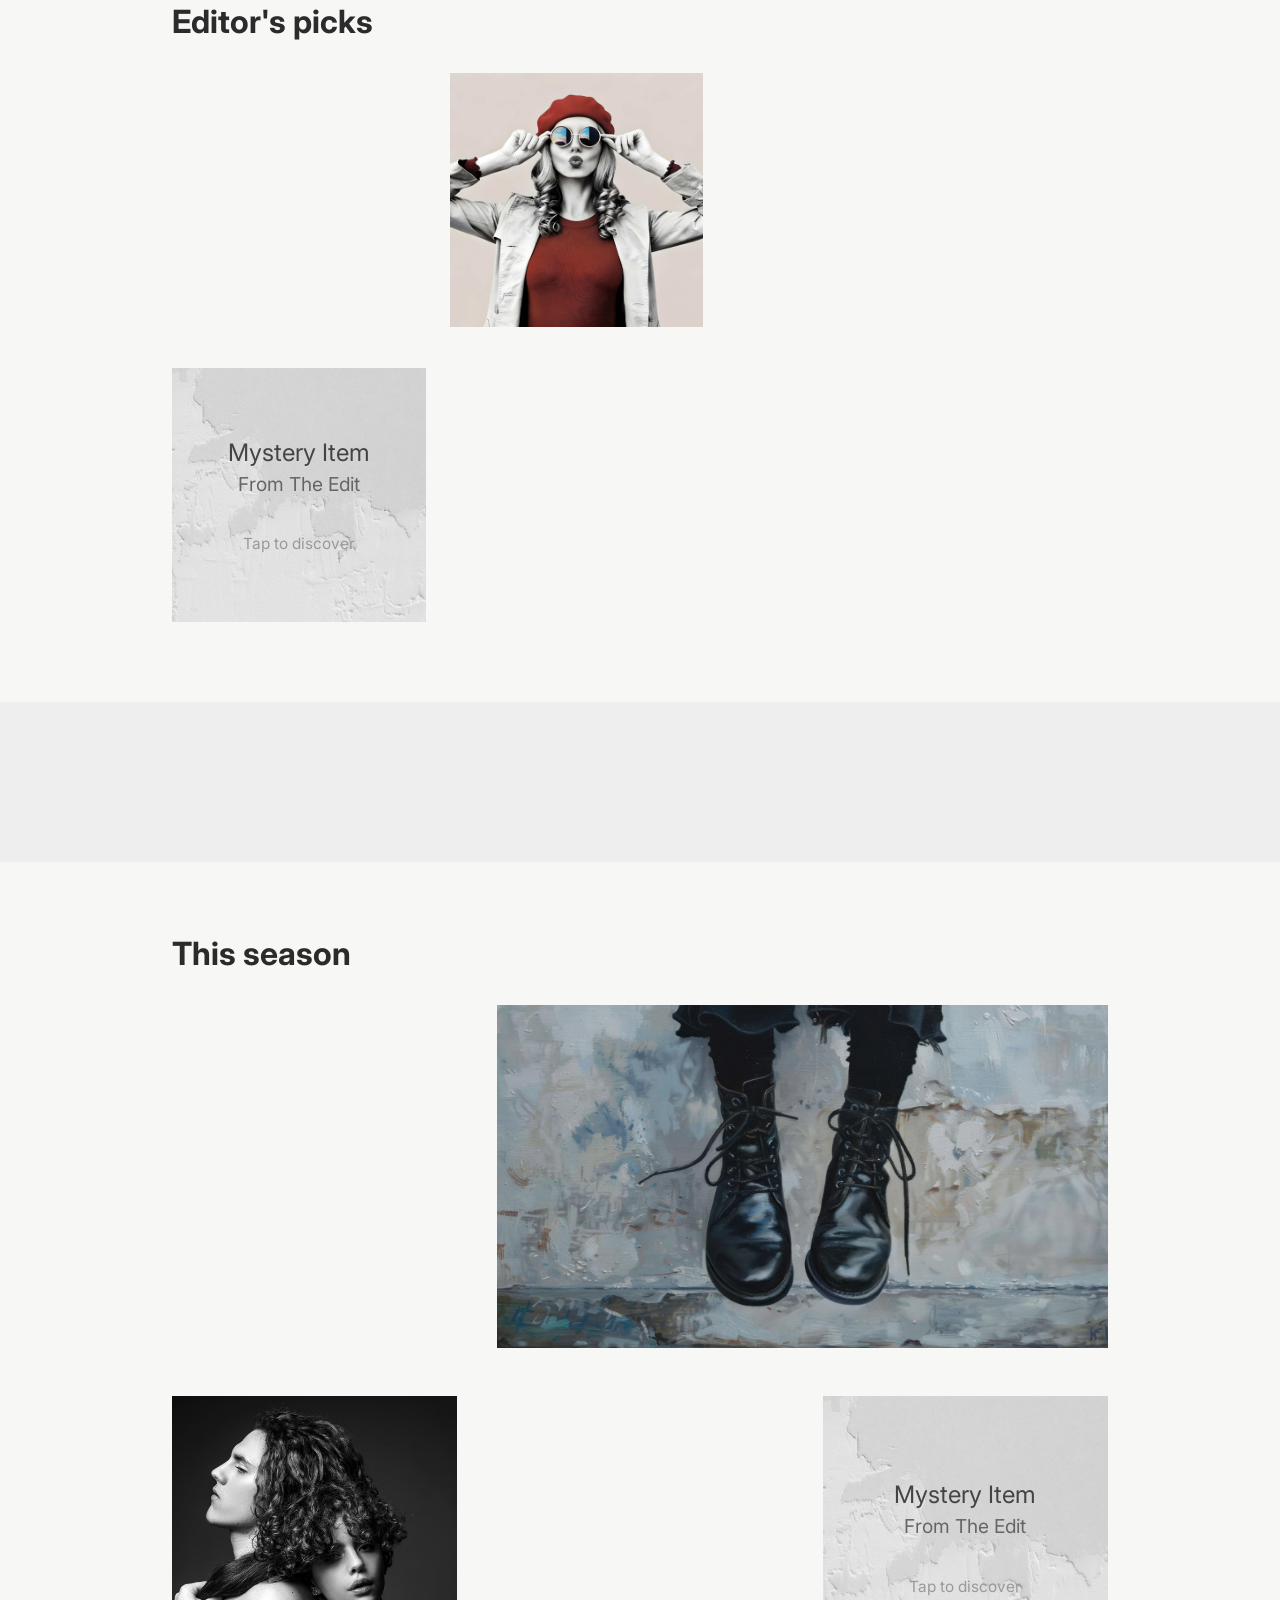
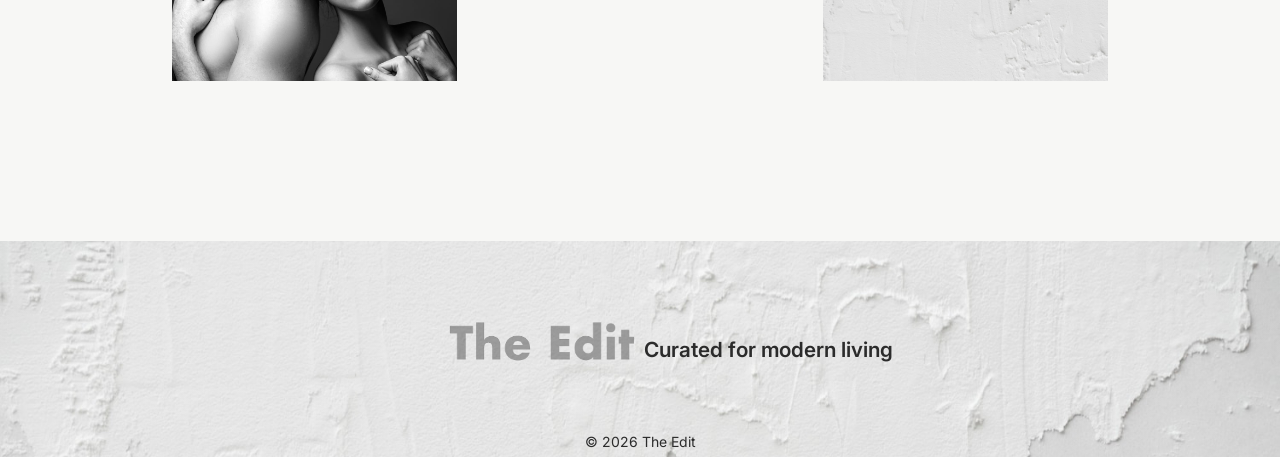
==== commit 85a1a1e6: "Deleted images, clean code" ====
--- a/index.html
+++ b/index.html
@@ -1,6 +1,5 @@
 <!DOCTYPE html>
 <html lang="en">
-
 <head>
     <meta charset="UTF-8">
     <meta name="viewport" content="width=device-width, initial-scale=1.0">
@@ -14,7 +13,6 @@
     <link rel="stylesheet" href="css/media.css">
     <title>Home | The Edit</title>
 </head>
-
 <body>
     <header>
         <nav>
@@ -28,7 +26,7 @@
                 <img src="assets/images/logo.png" alt="The Edit">
             </a>
             <a href="cart/index.html" class="cart-img">
-                <img src="assets/icons/cart.png" alt="">
+                <img src="assets/icons/cart.png" alt="Cart">
                 <span id="cart-count" class="badge" hidden></span>
             </a>
         </nav>
@@ -37,20 +35,21 @@
         <section class="hero">
             <div class="hero-slider" id="hero-slider"></div>
         </section>
-
-        <section class="featured" data-section="featured">
+        <section class="featured reveal" data-section="featured">
             <div class="product-container">
                 <h2>Featured</h2>
                 <div class="products-grid">
                     <div class="card-large hover-dark" data-slot="large"></div>
                     <div class="card card-small hover-dark" data-slot="small-1"></div>
                     <div class="card card-small card-decorative">
-                        <img src="assets/images/futured-img.jpg" alt="">
+                        <img src="assets/images/futured-img.jpg" alt="Women leaning over a wall with arms hanging down">
                     </div>
                     <div class="card card-small card-mystery" data-slot="mystery">
                         <a href="product/index.html" class="card-media">
-                            <img class="card-img" src="assets/images/mysterybox.jpg" alt="">
-                            <img class="card-img card-img-hover" src="" alt="">
+                            <img class="card-img" src="assets/images/mysterybox.jpg"
+                                alt="Abstract white color texture background">
+                            <img class="card-img card-img-hover" src="assets/images/placeholder.jpg"
+                                alt="Black and white 3d background">
                             <div class="card-overlay">
                                 <h3>Mystery Item</h3>
                                 <p>From The Edit</p>
@@ -66,29 +65,30 @@
                 </div>
             </div>
         </section>
-
-        <section class="product-group" data-section="group">
+        <section class="product-group reveal" data-section="group">
             <div class="product-container">
-                <div class="product-group-grid">
+                <div class="product-group-grid ">
                     <div class="card card-small hover-dark" data-slot="small-1"></div>
                     <div class="card card-small hover-dark" data-slot="small-2"></div>
                     <div class="card card-large hover-dark" data-slot="large"></div>
                 </div>
             </div>
         </section>
-
-        <section class="editors-picks" data-section="editors">
+        <section class="editors-picks reveal" data-section="editors">
             <div class="product-container">
                 <h2>Editor's picks</h2>
                 <div class="products-grid">
                     <div class="card card-small hover-dark" data-slot="small-1"></div>
                     <div class="card card-small card-decorative">
-                        <img src="assets/images/editors-picks-img.jpg" alt="">
+                        <img src="assets/images/editors-picks-img.jpg"
+                            alt="Young woman blowing a kiss in red french beret hat">
                     </div>
                     <div class="card card-small card-mystery" data-slot="mystery">
                         <a href="product/index.html" class="card-media">
-                            <img class="card-img" src="assets/images/mysterybox.jpg" alt="">
-                            <img class="card-img card-img-hover" src="" alt="">
+                            <img class="card-img" src="assets/images/mysterybox.jpg"
+                                alt="Abstract white color texture background">
+                            <img class="card-img card-img-hover" src="assets/images/placeholder.jpg"
+                                alt="Black and white 3d background">
                             <div class="card-overlay">
                                 <h3>Mystery Item</h3>
                                 <p>From The Edit</p>
@@ -105,8 +105,7 @@
                 </div>
             </div>
         </section>
-
-        <section class="product-group-tech" data-section="tech">
+        <section class="product-group-tech reveal" data-section="tech">
             <div class="product-container">
                 <div class="product-group-grid">
                     <div class="card card-wide hover-light" data-slot="wide"></div>
@@ -117,23 +116,24 @@
                 </div>
             </div>
         </section>
-
-        <section class="this-season" data-section="season">
+        <section class="this-season reveal" data-section="season">
             <div class="product-container">
                 <h2>This season</h2>
                 <div class="product-group-grid">
                     <div class="card card-wide-small hover-dark" data-slot="wide-small"></div>
                     <div class="card-wide-image">
-                        <img src="assets/images/this-season-image.jpg" alt="">
+                        <img src="assets/images/this-season-image.jpg" alt="Black boots on a grey background">
                     </div>
                     <div class="card card-small">
-                        <img src="assets/images/this-season-image-2.jpg" alt="">
+                        <img src="assets/images/this-season-image-2.jpg" alt="Portrait of lovely couple">
                     </div>
                     <div class="card card-small hover-dark" data-slot="small"></div>
                     <div class="card card-small card-mystery" data-slot="mystery">
                         <a href="product/index.html" class="card-media">
-                            <img class="card-img" src="assets/images/mysterybox.jpg" alt="">
-                            <img class="card-img card-img-hover" src="" alt="">
+                            <img class="card-img" src="assets/images/mysterybox.jpg"
+                                alt="Abstract white color texture background">
+                            <img class="card-img card-img-hover" src="assets/images/placeholder.jpg"
+                                alt="Black and white 3d background">
                             <div class="card-overlay">
                                 <h3>Mystery Item</h3>
                                 <p>From The Edit</p>
@@ -148,21 +148,18 @@
                 </div>
             </div>
         </section>
-
-
     </main>
     <footer>
         <div class="footer-content">
             <div class="footer-logo">
                 <img src="assets/images/logo-footer.png" alt="The Edit">
             </div>
-            <span class="slogan">
+            <div class="slogan">
                 <p>Curated for modern living</p>
-            </span>
+            </div>
         </div>
         <div class="copyright">&copy; 2026 The Edit</div>
     </footer>
     <script type="module" src="main.js"></script>
 </body>
-
 </html>
--- a/css/catalog.css
+++ b/css/catalog.css
@@ -241,4 +241,22 @@
 .card-wide-image {
     grid-column: 2 / span 2;
     padding-bottom: 1em;
+}
+
+/*   parallax scroll */
+
+.reveal {
+    opacity: 0;
+    transform: translate(100px);
+    transition: all 1.5s ease;
+}
+
+.product-group.reveal,
+.product-group-tech.reveal {
+    transform: translate(-100px);
+}
+
+.reveal.active {
+    opacity: 1;
+    transform: translateX(0) translateY(0);
 }
--- a/css/style.css
+++ b/css/style.css
@@ -279,12 +279,15 @@
 }
 
 .slogan {
-    color: var(--color-primary);
-    font-size: 22px;
+    color: var(--color-primary);   
     font-weight: 600;
     justify-self: start;
 }
 
+.slogan p {
+    font-size: 1.3em;
+}
+
 .copyright {
     font-size: 14px;
     text-align: center;
--- a/css/media.css
+++ b/css/media.css
@@ -223,7 +223,7 @@
     }
 
     .slogan {
-        font-size: 16px;
+        font-size: 0.8em;
     }
 
     .copyright {
@@ -291,4 +291,6 @@
         padding: 2em 3em 3em;
     }
 
+    
+
 }
